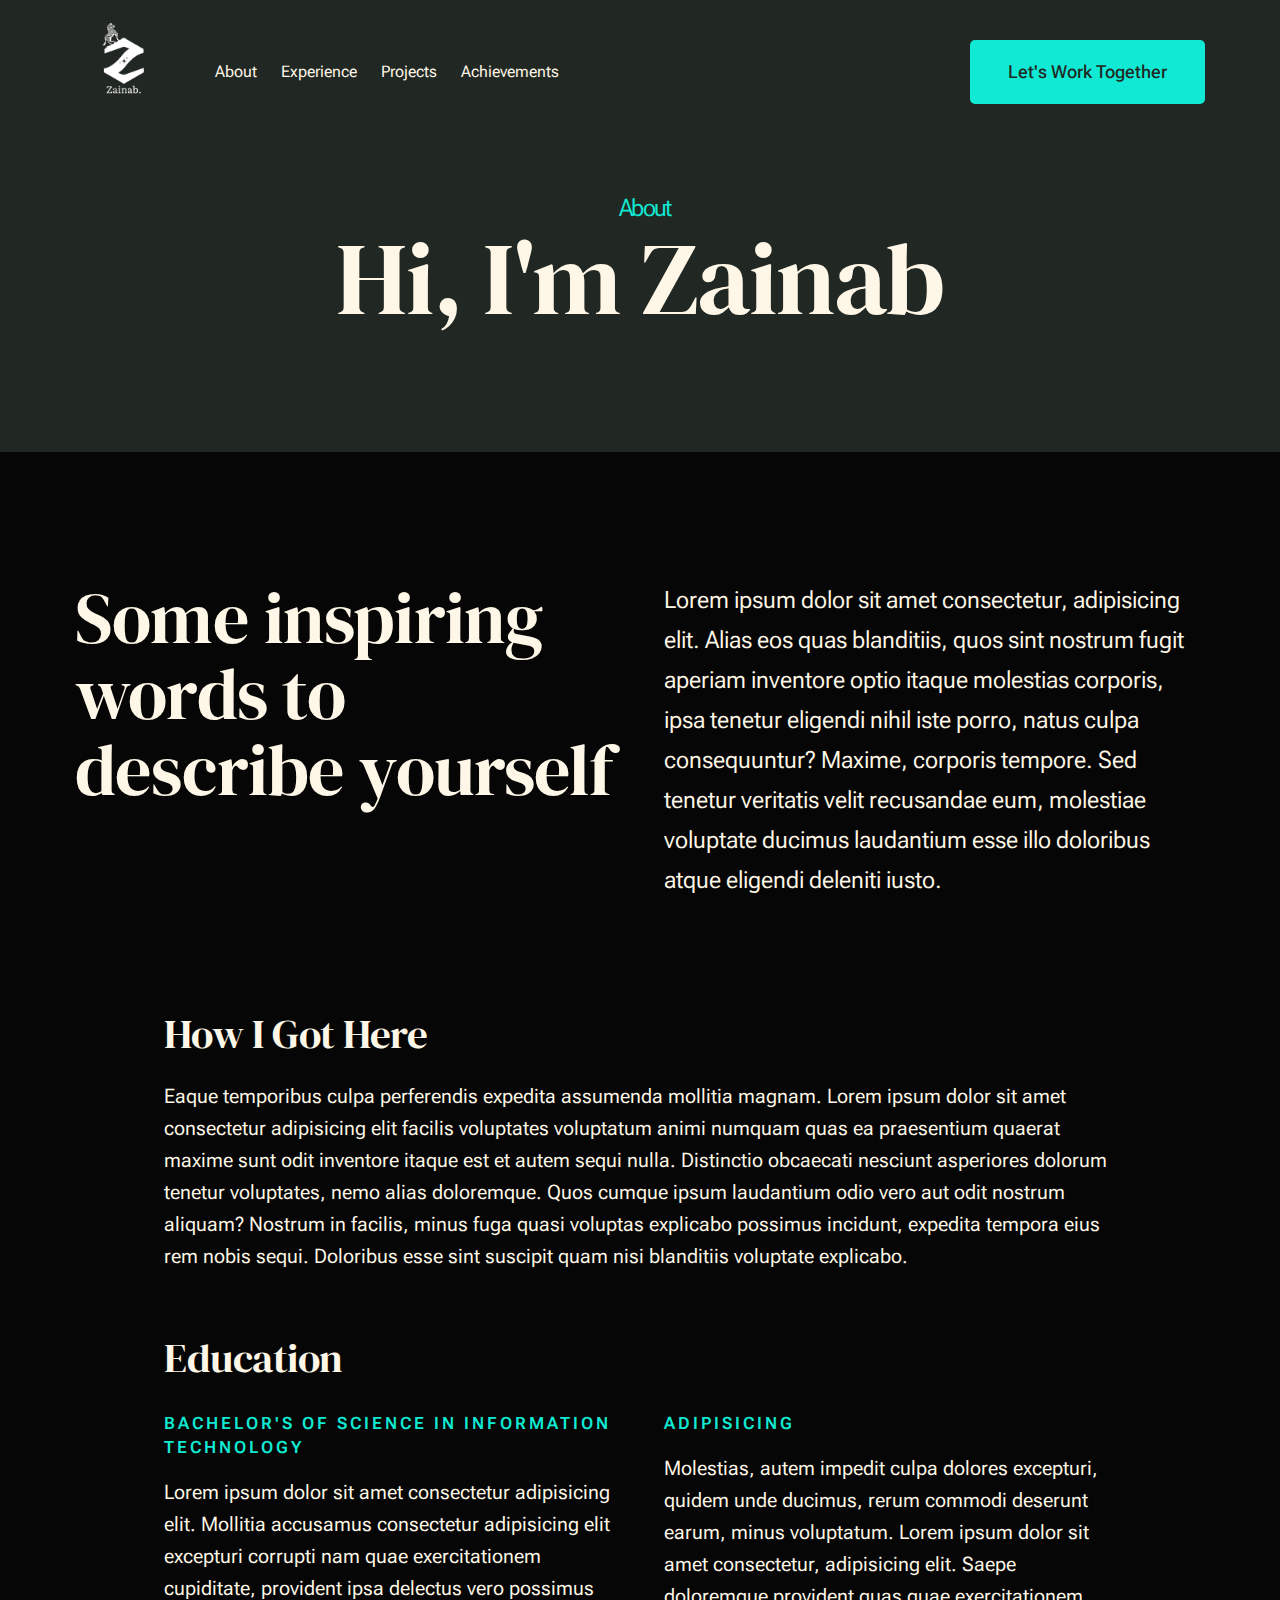
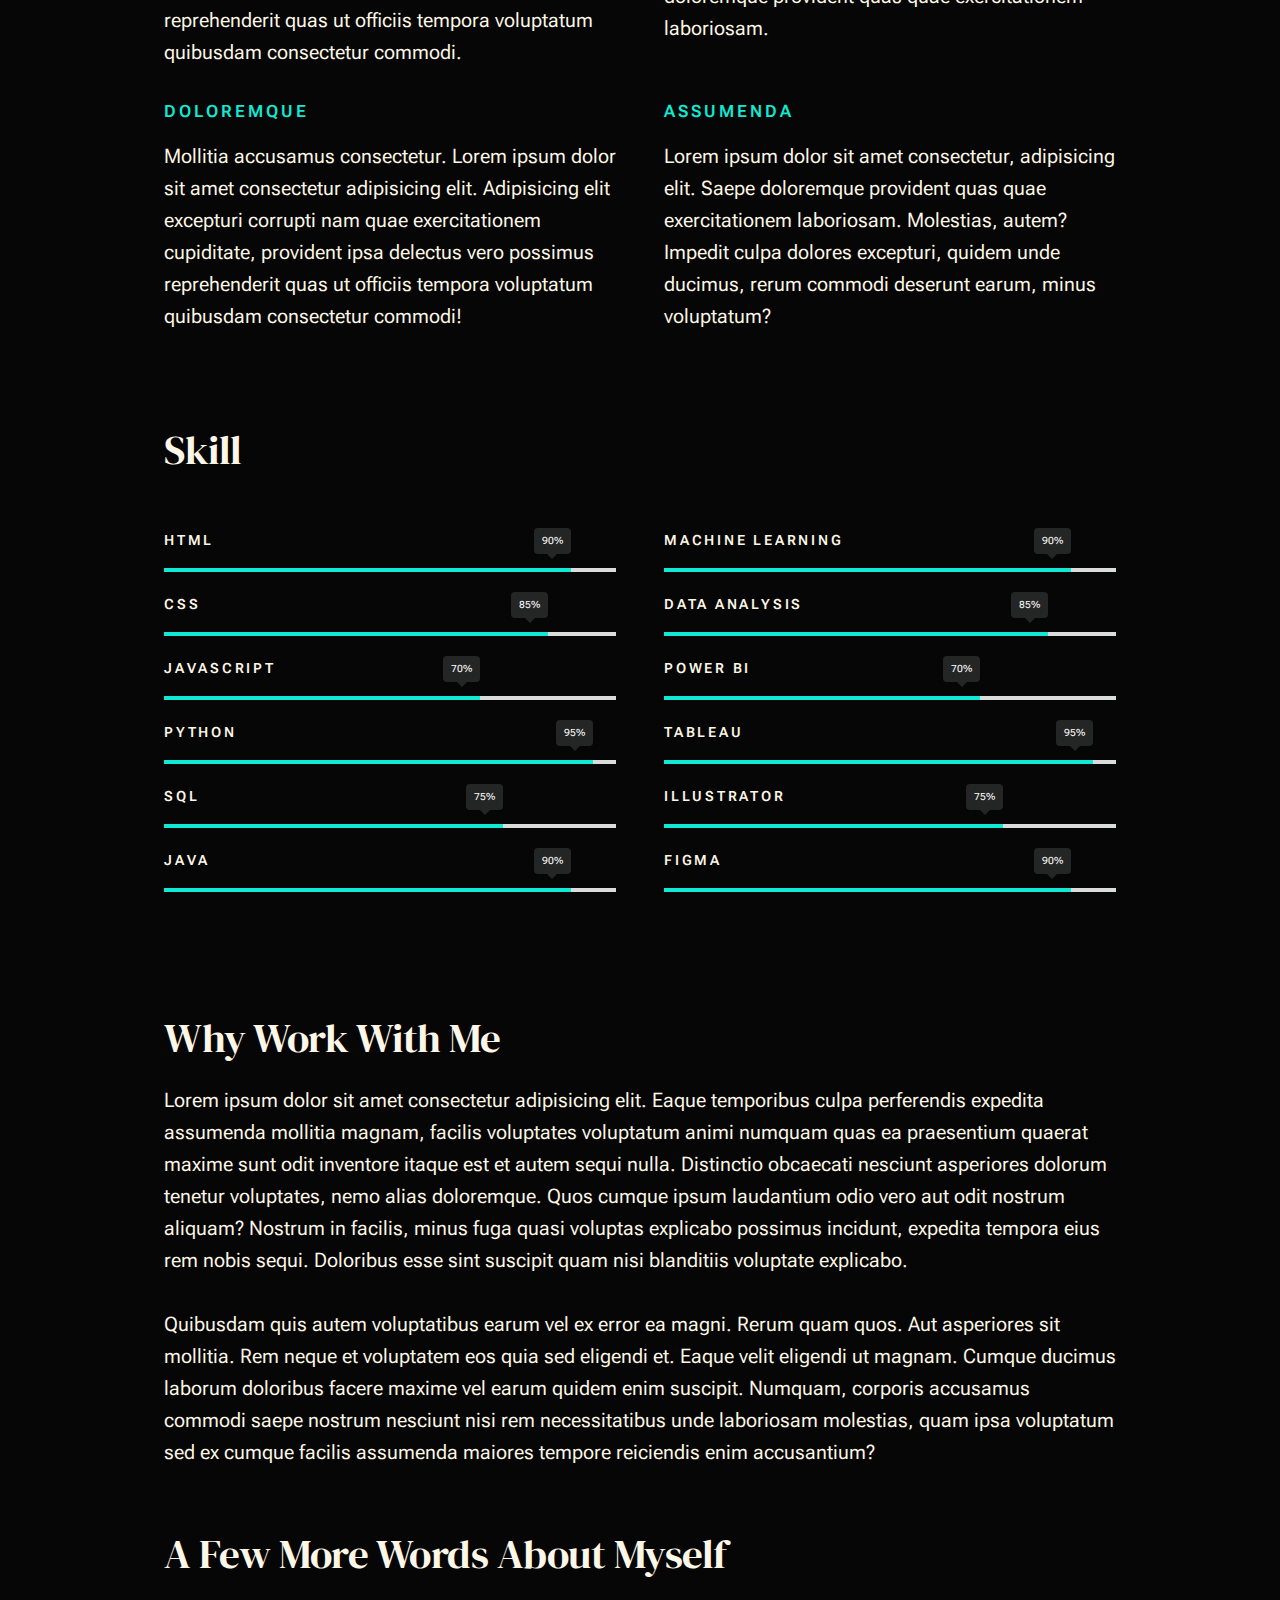
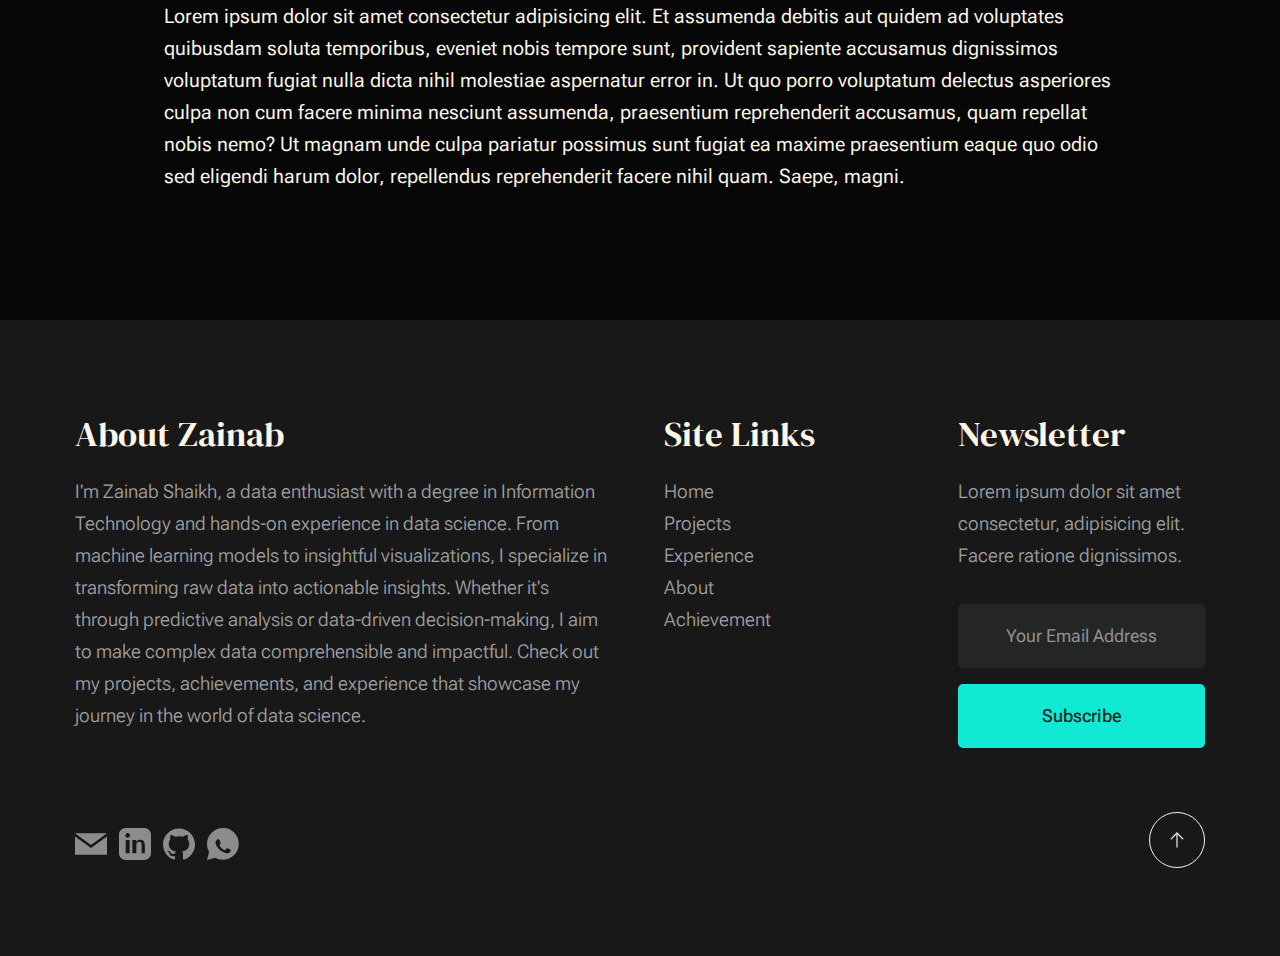
==== about.html @ 9e94d214 "first commit" ====
<!DOCTYPE html>
<html lang="en" class="no-js">
<head>

    <!--- basic page needs
    ================================================== -->
    <meta charset="utf-8">
    <meta name="viewport" content="width=device-width, initial-scale=1">
    <title>About - Zainab</title>

    <script>
        document.documentElement.classList.remove('no-js');
        document.documentElement.classList.add('js');
    </script>

    <!-- CSS
    ================================================== -->
    <link rel="stylesheet" href="css/vendor.css">
    <link rel="stylesheet" href="css/styles.css">

    <!-- favicons
    ================================================== -->
    <link rel="apple-touch-icon" sizes="180x180" href="apple-touch-icon.png">
    <link rel="icon" type="image/png" sizes="32x32" href="favicon-32x32.png">
    <link rel="icon" type="image/png" sizes="16x16" href="favicon-16x16.png">
    <link rel="manifest" href="site.webmanifest">

</head>


<body id="top">


<!-- preloader
================================================== -->
<div id="preloader">
    <div id="loader" class="dots-fade">
        <div></div>
        <div></div>
        <div></div>
    </div>
</div>


<!-- page wrap
================================================== -->
<div id="page" class="s-pagewrap">


    <!-- # site header
    ================================================== -->
    <header class="s-header">

        <div class="row s-header__inner width-sixteen-col">

            <div class="s-header__block">
                <div class="s-header__logo">
                    <a class="logo" href="home.html">
                        <img src="images/logo2.png" alt="Homepage">
                    </a>
                </div>

                <a class="s-header__menu-toggle" href="#0"><span>Menu</span></a>
            </div> <!-- end s-header__block -->

            <nav class="s-header__nav">

                <ul class="s-header__menu-links">
                    <li><a href="about.html">About</a></li>
                    <li><a href="experience.html">Experience</a></li>
                    <li><a href="project.html">Projects</a></li>
                    <li><a href="achievement.html">Achievements</a></li>
                </ul> <!-- s-header__menu-links -->

                <div class="s-header__contact">
                    <a href="contact.html" class="btn btn--primary s-header__contact-btn">Let's Work Together</a>
                </div> <!-- s-header__contact -->

            </nav> <!-- end s-header__nav -->

        </div> <!-- end s-header__inner -->

    </header> <!-- end s-header -->

    <!-- # site main content
        ================================================== -->
    <section id="content" class="s-content">

        <section class="s-pageheader pageheader">
            <div class="row">
                <div class="column xl-12">
                    <h1 class="page-title">
                        <span class="page-title__small-type text-pretitle">About</span>
                        Hi, I'm Zainab
                    </h1>

                </div>
            </div>
        </section> <!-- end pageheader -->

        <section class="s-pagecontent pagecontent">

            <div class="row pageintro">
                <div class="column xl-6 lg-12">
                    <h2 class="text-display-title">Some inspiring words to describe yourself</h2>
                </div>
                <div class="column xl-6 lg-12 u-flexitem-x-right">
                    <p class="lead">
                        Lorem ipsum dolor sit amet consectetur, adipisicing elit. Alias eos quas blanditiis, quos sint
                        nostrum fugit aperiam
                        inventore optio itaque molestias corporis, ipsa tenetur eligendi nihil iste porro, natus culpa
                        consequuntur? Maxime,
                        corporis tempore. Sed tenetur veritatis velit recusandae eum, molestiae voluptate ducimus
                        laudantium esse illo
                        doloribus atque eligendi deleniti iusto.
                    </p>
                </div>
            </div> <!-- end pageintro -->

            <div class="row width-narrower pagemain">
                <div class="column xl-12">

                    <h2>How I Got Here</h2>
                    <p>
                        Eaque temporibus culpa perferendis expedita assumenda mollitia magnam. Lorem ipsum dolor sit
                        amet consectetur adipisicing elit
                        facilis voluptates voluptatum animi numquam quas ea praesentium quaerat maxime sunt odit
                        inventore itaque est et autem sequi nulla.
                        Distinctio obcaecati nesciunt asperiores dolorum tenetur voluptates, nemo alias doloremque. Quos
                        cumque ipsum laudantium odio vero
                        aut odit nostrum aliquam? Nostrum in facilis, minus fuga quasi voluptas explicabo possimus
                        incidunt, expedita tempora eius rem nobis sequi.
                        Doloribus esse sint suscipit quam nisi blanditiis voluptate explicabo.
                    </p>

                    <h2 class="u-add-bottom">Education</h2>

                    <div class="grid-list-items list-items">
                        <div class="grid-list-items__item list-items__item u-remove-bottom">
                            <div class="list-items__item-header">
                                <h6 class="list-items__item-small-title">Bachelor's of Science in Information
                                    Technology</h6>
                            </div>
                            <p>
                                Lorem ipsum dolor sit amet consectetur adipisicing elit. Mollitia accusamus consectetur
                                adipisicing elit excepturi corrupti
                                nam quae exercitationem cupiditate, provident ipsa delectus vero possimus reprehenderit
                                quas ut officiis tempora voluptatum
                                quibusdam consectetur commodi.
                            </p>
                        </div>
                        <div class="grid-list-items__item list-items__item u-remove-bottom">
                            <div class="list-items__item-header">
                                <h6 class="list-items__item-small-title">Adipisicing</h6>
                            </div>
                            <p>
                                Molestias, autem impedit culpa dolores excepturi, quidem unde ducimus, rerum commodi
                                deserunt earum, minus voluptatum.
                                Lorem ipsum dolor sit amet consectetur, adipisicing elit. Saepe doloremque provident
                                quas quae exercitationem laboriosam.
                            </p>
                        </div>
                        <div class="grid-list-items__item list-items__item u-remove-bottom">
                            <div class="list-items__item-header">
                                <h6 class="list-items__item-small-title">Doloremque</h6>
                            </div>
                            <p>
                                Mollitia accusamus consectetur. Lorem ipsum dolor sit amet consectetur adipisicing elit.
                                Adipisicing elit excepturi corrupti
                                nam quae exercitationem cupiditate, provident ipsa delectus vero possimus reprehenderit
                                quas ut officiis tempora voluptatum
                                quibusdam consectetur commodi!
                            </p>
                        </div>
                        <div class="grid-list-items__item list-items__item u-remove-bottom">
                            <div class="list-items__item-header">
                                <h6 class="list-items__item-small-title">Assumenda</h6>
                            </div>
                            <p>
                                Lorem ipsum dolor sit amet consectetur, adipisicing elit. Saepe doloremque provident
                                quas quae exercitationem laboriosam.
                                Molestias, autem? Impedit culpa dolores excepturi, quidem unde ducimus, rerum commodi
                                deserunt earum, minus voluptatum?
                            </p>
                        </div>
                    </div>
                    <h2 class="u-add-bottom">Skill</h2>
                    <div class="grid-list-items list-items">
                        <div>

                            <ul class="skill-bars">
                                <li>
                                    <div class="progress percent90"><span>90%</span></div>
                                    <strong>HTML</strong>
                                </li>
                                <li>
                                    <div class="progress percent85"><span>85%</span></div>
                                    <strong>CSS</strong>
                                </li>
                                <li>
                                    <div class="progress percent70"><span>70%</span></div>
                                    <strong>Javascript</strong>
                                </li>
                                <li>
                                    <div class="progress percent95"><span>95%</span></div>
                                    <strong>Python</strong>
                                </li>
                                <li>
                                    <div class="progress percent75"><span>75%</span></div>
                                    <strong>SQL</strong>
                                </li>
                                <li>
                                    <div class="progress percent90"><span>90%</span></div>
                                    <strong>Java</strong>
                                </li>
                            </ul>
                        </div>
                        <div>
                            <h3 class="u-add-bottom"></h3>

                            <ul class="skill-bars">
                                <li>
                                    <div class="progress percent90"><span>90%</span></div>
                                    <strong>Machine Learning</strong>
                                </li>
                                <li>
                                    <div class="progress percent85"><span>85%</span></div>
                                    <strong>Data Analysis</strong>
                                </li>
                                <li>
                                    <div class="progress percent70"><span>70%</span></div>
                                    <strong>Power BI</strong>
                                </li>
                                <li>
                                    <div class="progress percent95"><span>95%</span></div>
                                    <strong>Tableau</strong>
                                </li>
                                <li>
                                    <div class="progress percent75"><span>75%</span></div>
                                    <strong>Illustrator</strong>
                                </li>
                                <li>
                                    <div class="progress percent90"><span>90%</span></div>
                                    <strong>Figma</strong>
                                </li>
                            </ul>
                        </div>
                    </div> <!--grid-list-items -->

                    <h2>Why Work With Me</h2>
                    <p>
                        Lorem ipsum dolor sit amet consectetur adipisicing elit. Eaque temporibus culpa perferendis
                        expedita assumenda mollitia magnam,
                        facilis voluptates voluptatum animi numquam quas ea praesentium quaerat maxime sunt odit
                        inventore itaque est et autem sequi nulla.
                        Distinctio obcaecati nesciunt asperiores dolorum tenetur voluptates, nemo alias doloremque. Quos
                        cumque ipsum laudantium odio vero aut
                        odit nostrum aliquam? Nostrum in facilis, minus fuga quasi voluptas explicabo possimus incidunt,
                        expedita tempora eius rem nobis sequi.
                        Doloribus esse sint suscipit quam nisi blanditiis voluptate explicabo.
                    </p>

                    <p>
                        Quibusdam quis autem voluptatibus earum vel ex error ea magni. Rerum quam quos. Aut asperiores
                        sit mollitia. Rem neque et voluptatem
                        eos quia sed eligendi et. Eaque velit eligendi ut magnam. Cumque ducimus laborum doloribus
                        facere maxime vel earum quidem enim suscipit.
                        Numquam, corporis accusamus commodi saepe nostrum nesciunt nisi rem necessitatibus unde
                        laboriosam molestias, quam ipsa voluptatum sed
                        ex cumque facilis assumenda maiores tempore reiciendis enim accusantium?
                    </p>

                    <h2>A Few More Words About Myself</h2>
                    <p>
                        Lorem ipsum dolor sit amet consectetur adipisicing elit. Et assumenda debitis aut quidem ad
                        voluptates quibusdam soluta temporibus,
                        eveniet nobis tempore sunt, provident sapiente accusamus dignissimos voluptatum fugiat nulla
                        dicta nihil molestiae aspernatur error in.
                        Ut quo porro voluptatum delectus asperiores culpa non cum facere minima nesciunt assumenda,
                        praesentium reprehenderit accusamus, quam
                        repellat nobis nemo? Ut magnam unde culpa pariatur possimus sunt fugiat ea maxime praesentium
                        eaque quo odio sed eligendi harum dolor,
                        repellendus reprehenderit facere nihil quam. Saepe, magni.
                    </p>

                </div> <!-- end grid-block-->

            </div> <!-- end pagemain -->


        </section> <!-- pagecontent -->


    </section>

    <!-- # footer
    ================================================== -->
    <footer class="s-footer">
        <div class="row s-footer__content">
            <div class="column xl-6 lg-6 md-12 s-footer__block s-footer__about">
                <h3>About Zainab</h3>
                <p>
                    I'm Zainab Shaikh, a data enthusiast with a degree in Information Technology and hands-on experience
                    in data science.
                    From machine learning models to insightful visualizations, I specialize in transforming raw data
                    into actionable insights.
                    Whether it's through predictive analysis or data-driven decision-making, I aim to make complex data
                    comprehensible and impactful.
                    Check out my projects, achievements, and experience that showcase my journey in the world of data
                    science.
                </p>
            </div>
            <div class="column xl-3 lg-6 md-12 s-footer__block s-footer__site-links">
                <h3>Site Links</h3>
                <ul class="link-list">
                    <li><a href="home.html">Home</a></li>
                    <li><a href="project.html">Projects</a></li>
                    <li><a href="experience.html">Experience</a></li>
                    <li><a href="about.html">About</a></li>
                    <li><a href="achievement.html">Achievement</a></li>
                </ul>
            </div>
            <div class="column xl-3 lg-6 md-12 tab-12 s-footer__block s-footer__newsletter">
                <h3>Newsletter</h3>

                <p>
                    Lorem ipsum dolor sit amet consectetur, adipisicing elit. Facere ratione dignissimos.
                </p>

                <div class="subscribe-form">
                    <form id="mc-form" class="mc-form">
                        <input type="email" name="EMAIL" id="mce-EMAIL" class="u-fullwidth text-center"
                               placeholder="Your Email Address"
                               title="The domain portion of the email address is invalid (the portion after the @)."
                               pattern="^([^\x00-\x20\x22\x28\x29\x2c\x2e\x3a-\x3c\x3e\x40\x5b-\x5d\x7f-\xff]+|\x22([^\x0d\x22\x5c\x80-\xff]|\x5c[\x00-\x7f])*\x22)(\x2e([^\x00-\x20\x22\x28\x29\x2c\x2e\x3a-\x3c\x3e\x40\x5b-\x5d\x7f-\xff]+|\x22([^\x0d\x22\x5c\x80-\xff]|\x5c[\x00-\x7f])*\x22))*\x40([^\x00-\x20\x22\x28\x29\x2c\x2e\x3a-\x3c\x3e\x40\x5b-\x5d\x7f-\xff]+|\x5b([^\x0d\x5b-\x5d\x80-\xff]|\x5c[\x00-\x7f])*\x5d)(\x2e([^\x00-\x20\x22\x28\x29\x2c\x2e\x3a-\x3c\x3e\x40\x5b-\x5d\x7f-\xff]+|\x5b([^\x0d\x5b-\x5d\x80-\xff]|\x5c[\x00-\x7f])*\x5d))*(\.\w{2,})+$"
                               required>
                        <input type="submit" name="subscribe" value="Subscribe"
                               class="btn btn--primary btn--small u-fullwidth">
                        <div class="mc-status"></div>
                    </form>
                </div>
            </div>
        </div>

        <div class="row s-footer__bottom">
            <div class="column xl-6 lg-12">
                <ul class="s-footer__social social-list">
                    <li>
                        <a href="mailto:skzainab511@gmail.com">
                            <svg xmlns="http://www.w3.org/2000/svg" width="24" height="24" viewBox="0 0 24 24"
                                 style="fill:rgba(0, 0, 0, 1);">
                                <path d="M12 12.713l11.985-8.713h-23.97l11.985 8.713zm0 2.287l-12-8.713v13.713h24v-13.713l-12 8.713z"/>
                            </svg>
                            <span class="u-screen-reader-text">Gmail</span>
                        </a>
                    </li>
                    <li>
                        <a href="https://www.linkedin.com/in/zainab-shaikh-857831227/">
                            <svg xmlns="http://www.w3.org/2000/svg" width="24" height="24" viewBox="0 0 24 24"
                                 style="fill:rgba(0, 0, 0, 1);">
                                <path d="M19 0h-14c-2.761 0-5 2.239-5 5v14c0 2.761 2.239 5 5 5h14c2.761 0 5-2.239 5-5v-14c0-2.761-2.239-5-5-5zm-11 19h-3v-10h3v10zm-1.5-11.729c-0.966 0-1.75-0.783-1.75-1.749 0-0.967 0.784-1.75 1.75-1.75s1.75 0.783 1.75 1.75c0 0.966-0.784 1.749-1.75 1.749zm13.5 11.729h-3v-5.571c0-1.329-0.026-3.041-1.852-3.041-1.853 0-2.137 1.447-2.137 2.943v5.669h-3v-10h2.88v1.367h0.04c0.401-0.761 1.381-1.561 2.842-1.561 3.039 0 3.6 2 3.6 4.59v5.604z"/>
                            </svg>
                            <span class="u-screen-reader-text">LinkedIn</span>
                        </a>
                    </li>
                    <li>
                        <a href="https://github.com/Zainab511">
                            <svg xmlns="http://www.w3.org/2000/svg" width="24" height="24" viewBox="0 0 24 24"
                                 style="fill:rgba(0, 0, 0, 1);">
                                <path d="M12 0.297c-6.626 0-12 5.373-12 12 0 5.303 3.438 9.8 8.205 11.387 0.6 0.11 0.82-0.258 0.82-0.577 0-0.285-0.01-1.04-0.015-2.04-3.338 0.726-4.042-1.61-4.042-1.61-0.546-1.387-1.333-1.757-1.333-1.757-1.09-0.744 0.083-0.729 0.083-0.729 1.205 0.084 1.838 1.237 1.838 1.237 1.07 1.834 2.807 1.305 3.492 0.998 0.108-0.774 0.418-1.305 0.76-1.605-2.665-0.305-5.466-1.332-5.466-5.93 0-1.31 0.47-2.38 1.237-3.22-0.123-0.304-0.536-1.527 0.117-3.18 0 0 1.01-0.324 3.31 1.23 0.96-0.267 1.98-0.4 3-0.405 1.02 0.005 2.04 0.138 3 0.405 2.3-1.554 3.31-1.23 3.31-1.23 0.654 1.653 0.242 2.876 0.12 3.18 0.77 0.84 1.237 1.91 1.237 3.22 0 4.61-2.807 5.62-5.48 5.92 0.43 0.372 0.823 1.102 0.823 2.222 0 1.605-0.015 2.896-0.015 3.286 0 0.322 0.22 0.694 0.825 0.576 4.765-1.589 8.2-6.085 8.2-11.387 0-6.627-5.373-12-12-12z"/>
                            </svg>
                            <span class="u-screen-reader-text">Github</span>
                        </a>
                    </li>
                    <li>
                        <a href="https://api.whatsapp.com/send?phone=9136773576">
                            <svg xmlns="http://www.w3.org/2000/svg" width="24" height="24" viewBox="0 0 24 24"
                                 style="fill:rgba(0, 0, 0, 1);">
                                <path d="M12.004 0c-6.627 0-12 5.373-12 12 0 2.11 0.551 4.142 1.59 5.933l-1.671 6.067 6.174-1.618c1.721 0.946 3.653 1.445 5.764 1.445 6.625 0 12-5.373 12-12s-5.375-12-12-12zm5.61 17.564c-0.235 0.661-1.372 1.268-1.88 1.342-0.504 0.073-1.102 0.104-1.778-0.111-0.409-0.13-0.935-0.304-1.6-0.593-2.818-1.225-4.643-3.966-4.785-4.152-0.14-0.186-1.14-1.52-1.14-2.896s0.719-2.031 0.975-2.312c0.255-0.279 0.563-0.349 0.752-0.349 0.188 0 0.376 0.005 0.54 0.01 0.176 0.008 0.41-0.067 0.64 0.505 0.235 0.588 0.801 2.037 0.87 2.181 0.07 0.14 0.117 0.303 0.024 0.488-0.093 0.186-0.14 0.303-0.28 0.466-0.14 0.163-0.296 0.367-0.423 0.493-0.14 0.139-0.286 0.293-0.123 0.576 0.163 0.279 0.725 1.198 1.558 1.938 1.072 0.958 1.968 1.255 2.242 1.396 0.28 0.14 0.442 0.128 0.606-0.072 0.163-0.186 0.684-0.796 0.868-1.072 0.186-0.28 0.37-0.23 0.63-0.14 0.256 0.093 1.629 0.769 1.91 0.91 0.279 0.14 0.465 0.209 0.535 0.326 0.069 0.117 0.069 0.68-0.164 1.342z"/>
                            </svg>
                            <span class="u-screen-reader-text">WhatsApp</span>
                        </a>
                    </li>
                </ul>
            </div>

            <div class="ss-go-top">
                <a class="smoothscroll" title="Back to Top" href="#top">
                    <svg xmlns="http://www.w3.org/2000/svg" viewBox="0 0 24 24" width="36" height="36" fill="none"
                         stroke="#ffffff" stroke-width="1" stroke-linecap="round" stroke-linejoin="round">
                        <polyline points="17 11 12 6 7 11"></polyline>
                        <line x1="12" y1="18" x2="12" y2="6"></line>
                    </svg>
                </a>
            </div>
        </div>

    </footer>

</div> <!-- end page-wrap -->

<!-- Java Script
================================================== -->
<script src="js/plugins.js"></script>
<script src="js/main.js"></script>

</body>
</html>
---- css/vendor.css ----
/* ===================================================================
 * Monica Third-party Stylesheets
 * Template Ver. 1.0.0
 * 12-13-2022
 * -------------------------------------------------------------------
 *
 * TOC:
 * # PrismJS
 * # Swiper
 *
 * ------------------------------------------------------------------- */


/* ===================================================================
 * # PrismJS 1.20.0
 *   https://prismjs.com/download.html#themes=prism-okaidia&languages=markup+css+clike+javascript+markup-templating+php 
 *   
 *   okaidia theme for JavaScript, CSS and HTML
 *   Loosely based on Monokai textmate theme by http://www.monokai.nl/
 *   @author ocodia
 * ------------------------------------------------------------------- */
code[class*=language-],
pre[class*=language-] {
  color          : #f8f8f2;
  background     : none;
  text-shadow    : 0 1px rgba(0, 0, 0, 0.3);
  font-family    : var(--font-mono);
  font-size      : calc(var(--text-size) * 0.9444);
  text-align     : left;
  white-space    : pre;
  word-spacing   : normal;
  word-break     : normal;
  word-wrap      : normal;
  line-height    : var(--vspace-1);
  -moz-tab-size  : 4;
  -o-tab-size    : 4;
  tab-size       : 4;
  -webkit-hyphens: none;
  -ms-hyphens    : none;
  hyphens        : none;
}

/* Code blocks */
pre[class*=language-] {
  padding : var(--vspace-0_5) 0 var(--vspace-1);
  margin  : var(--vspace-1) 0;
  overflow: auto;
}

:not(pre)>code[class*=language-],
pre[class*=language-] {
  background: #272822;
}

/* Inline code */
:not(pre)>code[class*=language-] {
  padding    : 0.1em;
  white-space: normal;
}

.token.comment,
.token.prolog,
.token.doctype,
.token.cdata {
  color: slategray;
}

.token.punctuation {
  color: #f8f8f2;
}

.token.namespace {
  opacity: 0.7;
}

.token.property,
.token.tag,
.token.constant,
.token.symbol,
.token.deleted {
  color: #f92672;
}

.token.boolean,
.token.number {
  color: #ae81ff;
}

.token.selector,
.token.attr-name,
.token.string,
.token.char,
.token.builtin,
.token.inserted {
  color: #a6e22e;
}

.token.operator,
.token.entity,
.token.url,
.language-css .token.string,
.style .token.string,
.token.variable {
  color: #f8f8f2;
}

.token.atrule,
.token.attr-value,
.token.function,
.token.class-name {
  color: #e6db74;
}

.token.keyword {
  color: #66d9ef;
}

.token.regex,
.token.important {
  color: #fd971f;
}

.token.important,
.token.bold {
  font-weight: bold;
}

.token.italic {
  font-style: italic;
}

.token.entity {
  cursor: help;
}



/* ===================================================================
 * # Swiper 6.4.5
 *   Most modern mobile touch slider and framework with hardware accelerated transitions
 *   https://swiperjs.com
 *
 *   Copyright 2014-2020 Vladimir Kharlampidi
 *
 *   Released under the MIT License
 *
 *   Released on: December 18, 2020
 * ------------------------------------------------------------------- */
@font-face {
  font-family: "swiper-icons";
  src        : url("data:application/font-woff;charset=utf-8;base64, [base64]//wADZ2x5ZgAAAywAAADMAAAD2MHtryVoZWFkAAABbAAAADAAAAA2E2+eoWhoZWEAAAGcAAAAHwAAACQC9gDzaG10eAAAAigAAAAZAAAArgJkABFsb2NhAAAC0AAAAFoAAABaFQAUGG1heHAAAAG8AAAAHwAAACAAcABAbmFtZQAAA/gAAAE5AAACXvFdBwlwb3N0AAAFNAAAAGIAAACE5s74hXjaY2BkYGAAYpf5Hu/j+W2+MnAzMYDAzaX6QjD6/4//Bxj5GA8AuRwMYGkAPywL13jaY2BkYGA88P8Agx4j+/8fQDYfA1AEBWgDAIB2BOoAeNpjYGRgYNBh4GdgYgABEMnIABJzYNADCQAACWgAsQB42mNgYfzCOIGBlYGB0YcxjYGBwR1Kf2WQZGhhYGBiYGVmgAFGBiQQkOaawtDAoMBQxXjg/wEGPcYDDA4wNUA2CCgwsAAAO4EL6gAAeNpj2M0gyAACqxgGNWBkZ2D4/wMA+xkDdgAAAHjaY2BgYGaAYBkGRgYQiAHyGMF8FgYHIM3DwMHABGQrMOgyWDLEM1T9/w8UBfEMgLzE////P/5//f/V/xv+r4eaAAeMbAxwIUYmIMHEgKYAYjUcsDAwsLKxc3BycfPw8jEQA/[base64]/uznmfPFBNODM2K7MTQ45YEAZqGP81AmGGcF3iPqOop0r1SPTaTbVkfUe4HXj97wYE+yNwWYxwWu4v1ugWHgo3S1XdZEVqWM7ET0cfnLGxWfkgR42o2PvWrDMBSFj/IHLaF0zKjRgdiVMwScNRAoWUoH78Y2icB/yIY09An6AH2Bdu/UB+yxopYshQiEvnvu0dURgDt8QeC8PDw7Fpji3fEA4z/PEJ6YOB5hKh4dj3EvXhxPqH/SKUY3rJ7srZ4FZnh1PMAtPhwP6fl2PMJMPDgeQ4rY8YT6Gzao0eAEA409DuggmTnFnOcSCiEiLMgxCiTI6Cq5DZUd3Qmp10vO0LaLTd2cjN4fOumlc7lUYbSQcZFkutRG7g6JKZKy0RmdLY680CDnEJ+UMkpFFe1RN7nxdVpXrC4aTtnaurOnYercZg2YVmLN/d/gczfEimrE/fs/bOuq29Zmn8tloORaXgZgGa78yO9/cnXm2BpaGvq25Dv9S4E9+5SIc9PqupJKhYFSSl47+Qcr1mYNAAAAeNptw0cKwkAAAMDZJA8Q7OUJvkLsPfZ6zFVERPy8qHh2YER+3i/BP83vIBLLySsoKimrqKqpa2hp6+jq6RsYGhmbmJqZSy0sraxtbO3sHRydnEMU4uR6yx7JJXveP7WrDycAAAAAAAH//wACeNpjYGRgYOABYhkgZgJCZgZNBkYGLQZtIJsFLMYAAAw3ALgAeNolizEKgDAQBCchRbC2sFER0YD6qVQiBCv/H9ezGI6Z5XBAw8CBK/m5iQQVauVbXLnOrMZv2oLdKFa8Pjuru2hJzGabmOSLzNMzvutpB3N42mNgZGBg4GKQYzBhYMxJLMlj4GBgAYow/P/PAJJhLM6sSoWKfWCAAwDAjgbRAAB42mNgYGBkAIIbCZo5IPrmUn0hGA0AO8EFTQAA") format("woff");
  font-weight: 400;
  font-style : normal;
}

:root {
  --swiper-theme-color: #007aff;
}

.swiper-container {
  margin-left : auto;
  margin-right: auto;
  position    : relative;
  overflow    : hidden;
  list-style  : none;
  padding     : 0;
  /* Fix of Webkit flickering */
  z-index     : 1;
}

.swiper-container-vertical>.swiper-wrapper {
  flex-direction: column;
}

.swiper-wrapper {
  position           : relative;
  width              : 100%;
  height             : 100%;
  z-index            : 1;
  display            : flex;
  transition-property: transform;
  box-sizing         : content-box;
}

.swiper-container-android .swiper-slide,
.swiper-wrapper {
  transform: translate3d(0px, 0, 0);
}

.swiper-container-multirow>.swiper-wrapper {
  flex-wrap: wrap;
}

.swiper-container-multirow-column>.swiper-wrapper {
  flex-wrap     : wrap;
  flex-direction: column;
}

.swiper-container-free-mode>.swiper-wrapper {
  transition-timing-function: ease-out;
  margin                    : 0 auto;
}

.swiper-slide {
  flex-shrink        : 0;
  width              : 100%;
  height             : 100%;
  position           : relative;
  transition-property: transform;
}

.swiper-slide-invisible-blank {
  visibility: hidden;
}

/* Auto Height */
.swiper-container-autoheight,
.swiper-container-autoheight .swiper-slide {
  height: auto;
}

.swiper-container-autoheight .swiper-wrapper {
  align-items        : flex-start;
  transition-property: transform, height;
}

/* 3D Effects */
.swiper-container-3d {
  perspective: 1200px;
}

.swiper-container-3d .swiper-wrapper,
.swiper-container-3d .swiper-slide,
.swiper-container-3d .swiper-slide-shadow-left,
.swiper-container-3d .swiper-slide-shadow-right,
.swiper-container-3d .swiper-slide-shadow-top,
.swiper-container-3d .swiper-slide-shadow-bottom,
.swiper-container-3d .swiper-cube-shadow {
  transform-style: preserve-3d;
}

.swiper-container-3d .swiper-slide-shadow-left,
.swiper-container-3d .swiper-slide-shadow-right,
.swiper-container-3d .swiper-slide-shadow-top,
.swiper-container-3d .swiper-slide-shadow-bottom {
  position      : absolute;
  left          : 0;
  top           : 0;
  width         : 100%;
  height        : 100%;
  pointer-events: none;
  z-index       : 10;
}

.swiper-container-3d .swiper-slide-shadow-left {
  background-image: linear-gradient(to left, rgba(0, 0, 0, 0.5), rgba(0, 0, 0, 0));
}

.swiper-container-3d .swiper-slide-shadow-right {
  background-image: linear-gradient(to right, rgba(0, 0, 0, 0.5), rgba(0, 0, 0, 0));
}

.swiper-container-3d .swiper-slide-shadow-top {
  background-image: linear-gradient(to top, rgba(0, 0, 0, 0.5), rgba(0, 0, 0, 0));
}

.swiper-container-3d .swiper-slide-shadow-bottom {
  background-image: linear-gradient(to bottom, rgba(0, 0, 0, 0.5), rgba(0, 0, 0, 0));
}

/* CSS Mode */
.swiper-container-css-mode>.swiper-wrapper {
  overflow          : auto;
  scrollbar-width   : none;
  /* For Firefox */
  -ms-overflow-style: none;
  /* For Internet Explorer and Edge */
}

.swiper-container-css-mode>.swiper-wrapper::-webkit-scrollbar {
  display: none;
}

.swiper-container-css-mode>.swiper-wrapper>.swiper-slide {
  scroll-snap-align: start start;
}

.swiper-container-horizontal.swiper-container-css-mode>.swiper-wrapper {
  -ms-scroll-snap-type: x mandatory;
  scroll-snap-type    : x mandatory;
}

.swiper-container-vertical.swiper-container-css-mode>.swiper-wrapper {
  -ms-scroll-snap-type: y mandatory;
  scroll-snap-type    : y mandatory;
}

:root {
  --swiper-navigation-size   : 44px;
  /*
    --swiper-navigation-color: var(--swiper-theme-color);
    */
}

.swiper-button-prev,
.swiper-button-next {
  position       : absolute;
  top            : 50%;
  width          : calc(var(--swiper-navigation-size) / 44 * 27);
  height         : var(--swiper-navigation-size);
  margin-top     : calc(-1 * var(--swiper-navigation-size) / 2);
  z-index        : 10;
  cursor         : pointer;
  display        : flex;
  align-items    : center;
  justify-content: center;
  color          : var(--swiper-navigation-color, var(--swiper-theme-color));
}

.swiper-button-prev.swiper-button-disabled,
.swiper-button-next.swiper-button-disabled {
  opacity       : 0.35;
  cursor        : auto;
  pointer-events: none;
}

.swiper-button-prev:after,
.swiper-button-next:after {
  font-family   : swiper-icons;
  font-size     : var(--swiper-navigation-size);
  text-transform: none !important;
  letter-spacing: 0;
  text-transform: none;
  font-variant  : initial;
  line-height   : 1;
}

.swiper-button-prev,
.swiper-container-rtl .swiper-button-next {
  left : 10px;
  right: auto;
}

.swiper-button-prev:after,
.swiper-container-rtl .swiper-button-next:after {
  content: "prev";
}

.swiper-button-next,
.swiper-container-rtl .swiper-button-prev {
  right: 10px;
  left : auto;
}

.swiper-button-next:after,
.swiper-container-rtl .swiper-button-prev:after {
  content: "next";
}

.swiper-button-prev.swiper-button-white,
.swiper-button-next.swiper-button-white {
  --swiper-navigation-color: #ffffff;
}

.swiper-button-prev.swiper-button-black,
.swiper-button-next.swiper-button-black {
  --swiper-navigation-color: #000000;
}

.swiper-button-lock {
  display: none;
}

:root {
  /*
    --swiper-pagination-color: var(--swiper-theme-color);
    */
}

.swiper-pagination {
  position  : absolute;
  text-align: center;
  transition: 300ms opacity;
  transform : translate3d(0, 0, 0);
  z-index   : 10;
}

.swiper-pagination.swiper-pagination-hidden {
  opacity: 0;
}

/* Common Styles */
.swiper-pagination-fraction,
.swiper-pagination-custom,
.swiper-container-horizontal>.swiper-pagination-bullets {
  bottom: 10px;
  left  : 0;
  width : 100%;
}

/* Bullets */
.swiper-pagination-bullets-dynamic {
  overflow : hidden;
  font-size: 0;
}

.swiper-pagination-bullets-dynamic .swiper-pagination-bullet {
  transform: scale(0.33);
  position : relative;
}

.swiper-pagination-bullets-dynamic .swiper-pagination-bullet-active {
  transform: scale(1);
}

.swiper-pagination-bullets-dynamic .swiper-pagination-bullet-active-main {
  transform: scale(1);
}

.swiper-pagination-bullets-dynamic .swiper-pagination-bullet-active-prev {
  transform: scale(0.66);
}

.swiper-pagination-bullets-dynamic .swiper-pagination-bullet-active-prev-prev {
  transform: scale(0.33);
}

.swiper-pagination-bullets-dynamic .swiper-pagination-bullet-active-next {
  transform: scale(0.66);
}

.swiper-pagination-bullets-dynamic .swiper-pagination-bullet-active-next-next {
  transform: scale(0.33);
}

.swiper-pagination-bullet {
  width        : 8px;
  height       : 8px;
  display      : inline-block;
  border-radius: 100%;
  background   : #000;
  opacity      : 0.2;
}

button.swiper-pagination-bullet {
  border            : none;
  margin            : 0;
  padding           : 0;
  box-shadow        : none;
  -webkit-appearance: none;
  -moz-appearance   : none;
  appearance        : none;
}

.swiper-pagination-clickable .swiper-pagination-bullet {
  cursor: pointer;
}

.swiper-pagination-bullet-active {
  opacity   : 1;
  background: var(--swiper-pagination-color, var(--swiper-theme-color));
}

.swiper-container-vertical>.swiper-pagination-bullets {
  right    : 10px;
  top      : 50%;
  transform: translate3d(0px, -50%, 0);
}

.swiper-container-vertical>.swiper-pagination-bullets .swiper-pagination-bullet {
  margin : 6px 0;
  display: block;
}

.swiper-container-vertical>.swiper-pagination-bullets.swiper-pagination-bullets-dynamic {
  top      : 50%;
  transform: translateY(-50%);
  width    : 8px;
}

.swiper-container-vertical>.swiper-pagination-bullets.swiper-pagination-bullets-dynamic .swiper-pagination-bullet {
  display   : inline-block;
  transition: 200ms transform, 200ms top;
}

.swiper-container-horizontal>.swiper-pagination-bullets .swiper-pagination-bullet {
  margin: 0 4px;
}

.swiper-container-horizontal>.swiper-pagination-bullets.swiper-pagination-bullets-dynamic {
  left       : 50%;
  transform  : translateX(-50%);
  white-space: nowrap;
}

.swiper-container-horizontal>.swiper-pagination-bullets.swiper-pagination-bullets-dynamic .swiper-pagination-bullet {
  transition: 200ms transform, 200ms left;
}

.swiper-container-horizontal.swiper-container-rtl>.swiper-pagination-bullets-dynamic .swiper-pagination-bullet {
  transition: 200ms transform, 200ms right;
}

/* Progress */
.swiper-pagination-progressbar {
  background: rgba(0, 0, 0, 0.25);
  position  : absolute;
}

.swiper-pagination-progressbar .swiper-pagination-progressbar-fill {
  background      : var(--swiper-pagination-color, var(--swiper-theme-color));
  position        : absolute;
  left            : 0;
  top             : 0;
  width           : 100%;
  height          : 100%;
  transform       : scale(0);
  transform-origin: left top;
}

.swiper-container-rtl .swiper-pagination-progressbar .swiper-pagination-progressbar-fill {
  transform-origin: right top;
}

.swiper-container-horizontal>.swiper-pagination-progressbar,
.swiper-container-vertical>.swiper-pagination-progressbar.swiper-pagination-progressbar-opposite {
  width : 100%;
  height: 4px;
  left  : 0;
  top   : 0;
}

.swiper-container-vertical>.swiper-pagination-progressbar,
.swiper-container-horizontal>.swiper-pagination-progressbar.swiper-pagination-progressbar-opposite {
  width : 4px;
  height: 100%;
  left  : 0;
  top   : 0;
}

.swiper-pagination-white {
  --swiper-pagination-color: #ffffff;
}

.swiper-pagination-black {
  --swiper-pagination-color: #000000;
}

.swiper-pagination-lock {
  display: none;
}

/* Scrollbar */
.swiper-scrollbar {
  border-radius   : 10px;
  position        : relative;
  -ms-touch-action: none;
  background      : rgba(0, 0, 0, 0.1);
}

.swiper-container-horizontal>.swiper-scrollbar {
  position: absolute;
  left    : 1%;
  bottom  : 3px;
  z-index : 50;
  height  : 5px;
  width   : 98%;
}

.swiper-container-vertical>.swiper-scrollbar {
  position: absolute;
  right   : 3px;
  top     : 1%;
  z-index : 50;
  width   : 5px;
  height  : 98%;
}

.swiper-scrollbar-drag {
  height       : 100%;
  width        : 100%;
  position     : relative;
  background   : rgba(0, 0, 0, 0.5);
  border-radius: 10px;
  left         : 0;
  top          : 0;
}

.swiper-scrollbar-cursor-drag {
  cursor: move;
}

.swiper-scrollbar-lock {
  display: none;
}

.swiper-zoom-container {
  width          : 100%;
  height         : 100%;
  display        : flex;
  justify-content: center;
  align-items    : center;
  text-align     : center;
}

.swiper-zoom-container>img,
.swiper-zoom-container>svg,
.swiper-zoom-container>canvas {
  max-width    : 100%;
  max-height   : 100%;
  -o-object-fit: contain;
  object-fit   : contain;
}

.swiper-slide-zoomed {
  cursor: move;
}

/* Preloader */
:root {
  /*
    --swiper-preloader-color: var(--swiper-theme-color);
    */
}

.swiper-lazy-preloader {
  width            : 42px;
  height           : 42px;
  position         : absolute;
  left             : 50%;
  top              : 50%;
  margin-left      : -21px;
  margin-top       : -21px;
  z-index          : 10;
  transform-origin : 50%;
  -webkit-animation: swiper-preloader-spin 1s infinite linear;
  animation        : swiper-preloader-spin 1s infinite linear;
  box-sizing       : border-box;
  border           : 4px solid var(--swiper-preloader-color, var(--swiper-theme-color));
  border-radius    : 50%;
  border-top-color : transparent;
}

.swiper-lazy-preloader-white {
  --swiper-preloader-color: #fff;
}

.swiper-lazy-preloader-black {
  --swiper-preloader-color: #000;
}

@-webkit-keyframes swiper-preloader-spin {
  100% {
    transform: rotate(360deg);
  }
}

@keyframes swiper-preloader-spin {
  100% {
    transform: rotate(360deg);
  }
}

/* a11y */
.swiper-container .swiper-notification {
  position      : absolute;
  left          : 0;
  top           : 0;
  pointer-events: none;
  opacity       : 0;
  z-index       : -1000;
}

.swiper-container-fade.swiper-container-free-mode .swiper-slide {
  transition-timing-function: ease-out;
}

.swiper-container-fade .swiper-slide {
  pointer-events     : none;
  transition-property: opacity;
}

.swiper-container-fade .swiper-slide .swiper-slide {
  pointer-events: none;
}

.swiper-container-fade .swiper-slide-active,
.swiper-container-fade .swiper-slide-active .swiper-slide-active {
  pointer-events: auto;
}

.swiper-container-cube {
  overflow: visible;
}

.swiper-container-cube .swiper-slide {
  pointer-events             : none;
  -webkit-backface-visibility: hidden;
  backface-visibility        : hidden;
  z-index                    : 1;
  visibility                 : hidden;
  transform-origin           : 0 0;
  width                      : 100%;
  height                     : 100%;
}

.swiper-container-cube .swiper-slide .swiper-slide {
  pointer-events: none;
}

.swiper-container-cube.swiper-container-rtl .swiper-slide {
  transform-origin: 100% 0;
}

.swiper-container-cube .swiper-slide-active,
.swiper-container-cube .swiper-slide-active .swiper-slide-active {
  pointer-events: auto;
}

.swiper-container-cube .swiper-slide-active,
.swiper-container-cube .swiper-slide-next,
.swiper-container-cube .swiper-slide-prev,
.swiper-container-cube .swiper-slide-next+.swiper-slide {
  pointer-events: auto;
  visibility    : visible;
}

.swiper-container-cube .swiper-slide-shadow-top,
.swiper-container-cube .swiper-slide-shadow-bottom,
.swiper-container-cube .swiper-slide-shadow-left,
.swiper-container-cube .swiper-slide-shadow-right {
  z-index                    : 0;
  -webkit-backface-visibility: hidden;
  backface-visibility        : hidden;
}

.swiper-container-cube .swiper-cube-shadow {
  position  : absolute;
  left      : 0;
  bottom    : 0px;
  width     : 100%;
  height    : 100%;
  background: #000;
  opacity   : 0.6;
  filter    : blur(50px);
  z-index   : 0;
}

.swiper-container-flip {
  overflow: visible;
}

.swiper-container-flip .swiper-slide {
  pointer-events             : none;
  -webkit-backface-visibility: hidden;
  backface-visibility        : hidden;
  z-index                    : 1;
}

.swiper-container-flip .swiper-slide .swiper-slide {
  pointer-events: none;
}

.swiper-container-flip .swiper-slide-active,
.swiper-container-flip .swiper-slide-active .swiper-slide-active {
  pointer-events: auto;
}

.swiper-container-flip .swiper-slide-shadow-top,
.swiper-container-flip .swiper-slide-shadow-bottom,
.swiper-container-flip .swiper-slide-shadow-left,
.swiper-container-flip .swiper-slide-shadow-right {
  z-index                    : 0;
  -webkit-backface-visibility: hidden;
  backface-visibility        : hidden;
}
---- css/styles.css ----
@charset "UTF-8";
/* =================================================================== 
 * Monica Main Stylesheet
 * Template Ver. 1.0.0
 * 12-13-2022
 * ------------------------------------------------------------------
 *
 * TOC:
 * # SETTINGS
 *		## fonts
 *    	## colors
 *	  	## spacing and typescale
 *		## grid variables
 * # CSS RESET
 * # GRID
 *		## extra large devices
 *		## large devices
 *		## medium devices 
 *		## tablet devices
 *		## mobile devices
 *		## small mobile devices
 *		## additional column stackpoints 
 * # BASE SETUP
 * # UTILITY CLASSES
 * # TYPOGRAPHY 
 *		## additional typography & helper classes
 *		## lists
 *		## media 
 *		## spacing
 * # PRELOADER
 *		## page loaded
 * # FORM 
 *		## style placeholder text
 *		## change autocomplete styles in Chrome
 * # BUTTONS
 * # TABLE
 * # COMPONENTS
 *		## pagination 
 *		## alert box 
 *		## skillbars
 *		## stats tabs
 * # PROJECT-WIDE SHARED STYLES
 *		## list items
 *		## social list
 *		## blog card
 *		## testimonials
 *		## swiper overrides
 * # GRID-BASED LAYOUTS
 *		## grid block
 *		## list grid
 * # PAGE WRAP
 * # SITE HEADER
 *		## logo
 *		## main navigation
 *		## mobile menu toggle
 * # PAGEHEADER & PAGECONTENT
 * # INTRO
 *		## intro content
 *		## intro scroll down
 *		## intro transitions
 * # ABOUT
 * # EXPERTISE
 * # CLIENTS
 *		## clients list
 * # CTA
 * # JOURNAL
 * # FOOTER
 *		## newsletter
 *		## copyright
 *		## go top
 * # BLOG STYLES 
 * # PAGE STYLES 
 *		## services page
 *		## contact page
 *
 * ------------------------------------------------------------------ */


/* ===================================================================
 * # SETTINGS
 *
 *
 * ------------------------------------------------------------------- */

/* ------------------------------------------------------------------- 
 * ## fonts 
 * ------------------------------------------------------------------- */
@import url("https://fonts.googleapis.com/css2?family=DM+Serif+Display&family=Roboto+Flex:opsz,wght@8..144,300;8..144,400;8..144,500;8..144,600&display=swap");

:root {
	--font-1: "Roboto Flex", sans-serif;
	--font-2: "DM Serif Display", Serif;

  /* monospace
   */
	--font-mono: Consolas, "Andale Mono", Courier, "Courier New", monospace;
}

/* ------------------------------------------------------------------- 
 * ## colors
 * ------------------------------------------------------------------- */
:root {
  /* color-1(#EA9010)
   * color-2(#343D35)
   * color-3(#FEF5E4)
   */
	--color-1: hsla(174, 87%, 49%, 1);
	--color-2: hsla(174, 21%, 26%, 1);
	--color-3: hsla(39, 93%, 95%, 1);

  /* theme color variations
   */
	--color-1-lightest             : hsla(35, 87%, 96%, 1);
	--color-1-lighter              : hsla(35, 87%, 69%, 1);
	--color-1-light                : hsla(180, 43%, 83%, 1);
	--color-1-dark                 : hsla(35, 87%, 39%, 1);
	--color-1-darker               : hsla(180, 74%, 35%, 1);
	--color-1-darkest              : hsla(35, 87%, 10%, 1);

	--color-2-lightest             : hsla(127, 8%, 55%, 1);
	--color-2-lighter              : hsla(127, 8%, 42%, 1);
	--color-2-light                : hsla(127, 8%, 32%, 1);
	--color-2-dark                 : hsla(127, 8%, 14%, 1);
	--color-2-darker               : hsla(127, 8%, 2%, 1);
	
	--color-3-light                : hsla(39, 93%, 100%, 1);
	--color-3-dark                 : hsla(39, 93%, 85%, 1);
	--color-3-darker               : hsla(39, 93%, 75%, 1);

  /* feedback colors
   * color-error(#ffd1d2), color-success(#c8e675), 
   * color-info(#d7ecfb), color-notice(#fff099)
   */
	--color-error                  : hsla(359, 100%, 91%, 1);
	--color-success                : hsla(76, 69%, 68%, 1);
	--color-info                   : hsla(205, 82%, 91%, 1);
	--color-notice                 : hsla(51, 100%, 80%, 1);
	--color-error-content          : hsla(359, 50%, 50%, 1);
	--color-success-content        : hsla(76, 29%, 28%, 1);
	--color-info-content           : hsla(205, 32%, 31%, 1);
	--color-notice-content         : hsla(51, 30%, 30%, 1);

  /* shades 
   * generated using 
   * Tint & Shade Generator 
   * (https                     ://maketintsandshades.com/)
   */
	--color-black                  : #000000;
	--color-gray-19                : #121212;
	--color-gray-18                : #242525;
	--color-gray-17                : #363737;
	--color-gray-16                : #484949;
	--color-gray-15                : #5b5c5c;
	--color-gray-14                : #6d6e6e;
	--color-gray-13                : #7f8080;
	--color-gray-12                : #919292;
	--color-gray-11                : #a3a5a5;
	--color-gray-10                : #b5b7b7;
	--color-gray-9                 : #bcbebe;
	--color-gray-8                 : #c4c5c5;
	--color-gray-7                 : #cbcdcd;
	--color-gray-6                 : #d3d4d4;
	--color-gray-5                 : #dadbdb;
	--color-gray-4                 : #e1e2e2;
	--color-gray-3                 : #e9e9e9;
	--color-gray-2                 : #f0f1f1;
	--color-gray-1                 : #f8f8f8;
	--color-white                  : #ffffff;

  /* text
   */
	--color-text                   : var(--color-gray-18);
	--color-text-dark              : #181818;
	--color-text-light             : var(--color-gray-14);
	--color-placeholder            : var(--color-gray-12);

  /* link
   */
	--color-link                   : var(--color-1);
	--color-link-hover             : var(--color-2-lighter);
	--color-link-active            : var(--color-2-lighter);

  /* buttons
   */
	--color-btn                    : var(--color-gray-4);
	--color-btn-text               : var(--color-text);
	--color-btn-hover              : var(--color-gray-5);
	--color-btn-hover-text         : var(--color-text);
	--color-btn-primary            : var(--color-1);
	--color-btn-primary-text       : var(--color-2-dark);
	--color-btn-primary-hover      : var(--color-1-light);
	--color-btn-primary-hover-text : var(--color-2-dark);
	--color-btn-stroke             : var(--color-text-dark);
	--color-btn-stroke-text        : var(--color-text-dark);
	--color-btn-stroke-hover       : var(--color-text-dark);
	--color-btn-stroke-hover-text  : var(--color-white);

  /* preloader
   */
	--color-preloader-bg           : var(--color-2-dark);
	--color-loader                 : var(--color-white);
	--color-loader-light           : var(--color-2-light);

  /* others
   */
	--color-body                   : white;
	--color-border                 : rgba(0, 0, 0, .1);
	--border-radius                : 5px;
}

/* ------------------------------------------------------------------- 
 * ## spacing and typescale
 * ------------------------------------------------------------------- */
:root {
  /* spacing
   * base font size: 20px 
   * vertical space unit : 32px
   */
	--base-size        : 62.5%;
	--multiplier       : 1;
	--base-font-size   : calc(2rem * var(--multiplier));
	--space            : calc(3.2rem * var(--multiplier));

  /* vertical spacing 
   */
	--vspace-0_125     : calc(0.125 * var(--space));
	--vspace-0_25      : calc(0.25 * var(--space));
	--vspace-0_375     : calc(0.375 * var(--space));
	--vspace-0_5       : calc(0.5 * var(--space));
	--vspace-0_625     : calc(0.625 * var(--space));
	--vspace-0_75      : calc(0.75 * var(--space));
	--vspace-0_875     : calc(0.875 * var(--space));
	--vspace-1         : calc(var(--space));
	--vspace-1_25      : calc(1.25 * var(--space));
	--vspace-1_5       : calc(1.5 * var(--space));
	--vspace-1_75      : calc(1.75 * var(--space));
	--vspace-2         : calc(2 * var(--space));
	--vspace-2_5       : calc(2.5 * var(--space));
	--vspace-3         : calc(3 * var(--space));
	--vspace-3_5       : calc(3.5 * var(--space));
	--vspace-4         : calc(4 * var(--space));
	--vspace-4_5       : calc(4.5 * var(--space));
	--vspace-5         : calc(5 * var(--space));
	--vspace-5_5       : calc(5.5 * var(--space));
	--vspace-6         : calc(6 * var(--space));
	--vspace-6_5       : calc(6.5 * var(--space));
	--vspace-7         : calc(7 * var(--space));
	--vspace-7_5       : calc(7.5 * var(--space));
	--vspace-8         : calc(8 * var(--space));
	--vspace-8_5       : calc(8.5 * var(--space));
	--vspace-9         : calc(9 * var(--space));
	--vspace-9_5       : calc(9.5 * var(--space));
	--vspace-10        : calc(10 * var(--space));

  /* type scale
   * ratio 1        :2 | base: 20px
   * -------------------------------------------------------
   *
   * --text-huge-3    = (148.60px)
   * --text-huge-2    = (123.83px)
   * --text-huge-1    = (103.20px)
   * --text-display-3 = (86.00px)
   * --text-display-2 = (71.66px)
   * --text-display-1 = (59.72px)
   * --text-xxxl      = (49.77px)
   * --text-xxl       = (41.47px)
   * --text-xl        = (34.56px)
   * --text-lg        = (28.80px)
   * --text-md        = (24.00px)
   * --text-size      = (20.00px) BASE
   * --text-sm        = (16.67px)
   * --text-xs        = (13.89px)
   *
   * ---------------------------------------------------------
   */
	--text-scale-ratio : 1.2;
	--text-size        : var(--base-font-size);
	--text-xs          : calc((var(--text-size) / var(--text-scale-ratio)) / var(--text-scale-ratio));
	--text-sm          : calc(var(--text-xs) * var(--text-scale-ratio));
	--text-md          : calc(var(--text-sm) * var(--text-scale-ratio) * var(--text-scale-ratio));
	--text-lg          : calc(var(--text-md) * var(--text-scale-ratio));
	--text-xl          : calc(var(--text-lg) * var(--text-scale-ratio));
	--text-xxl         : calc(var(--text-xl) * var(--text-scale-ratio));
	--text-xxxl        : calc(var(--text-xxl) * var(--text-scale-ratio));
	--text-display-1   : calc(var(--text-xxxl) * var(--text-scale-ratio));
	--text-display-2   : calc(var(--text-display-1) * var(--text-scale-ratio));
	--text-display-3   : calc(var(--text-display-2) * var(--text-scale-ratio));
	--text-huge-1      : calc(var(--text-display-3) * var(--text-scale-ratio));
	--text-huge-2      : calc(var(--text-huge-1) * var(--text-scale-ratio));
	--text-huge-3      : calc(var(--text-huge-2) * var(--text-scale-ratio));

  /* default button height
   */
	--vspace-btn       : var(--vspace-2);
}

/* on mobile devices below 600px, change the value of '--multiplier' 
 * to adjust the values of base font size and vertical space unit.
 */
@media screen and (max-width: 600px) {
	:root {
		--multiplier: .9375;
	}
}

/* ------------------------------------------------------------------- 
 * ## grid variables
 * ------------------------------------------------------------------- */
:root {
  
  /* widths for rows and containers
   */
	--width-sixteen-cols: 1760px;
	--width-default     : 1320px;
	--width-wide        : 1600px;
	--width-wider       : 1800px;
	--width-narrow      : 1200px;
	--width-narrower    : 1000px;
	--width-narrowest   : 800px;
	--width-full        : 100%;
	--width-grid-max    : var(--width-default);

  /* gutter
   */
	--gutter            : 2.4rem;
}

/* on large screen devices
 */
@media screen and (max-width: 1000px) {
	:root {
		--gutter: 2.2rem;
	}
}

/* on small devices
 */
@media screen and (max-width: 600px) {
	:root {
		--gutter: 1rem;
	}
}



/* ====================================================================
 * # CSS RESET
 *
 *
 * --------------------------------------------------------------------
 * http://meyerweb.com/eric/tools/css/reset/ 
 * v2.0 | 20110126
 * License: none (public domain)
 * -------------------------------------------------------------------- */
html,
body,
div,
span,
applet,
object,
iframe,
h1,
h2,
h3,
h4,
h5,
h6,
p,
blockquote,
pre,
a,
abbr,
acronym,
address,
big,
cite,
code,
del,
dfn,
em,
img,
ins,
kbd,
q,
s,
samp,
small,
strike,
strong,
sub,
sup,
tt,
var,
b,
u,
i,
center,
dl,
dt,
dd,
ol,
ul,
li,
fieldset,
form,
label,
legend,
table,
caption,
tbody,
tfoot,
thead,
tr,
th,
td,
article,
aside,
canvas,
details,
embed,
figure,
figcaption,
footer,
header,
hgroup,
menu,
nav,
output,
ruby,
section,
summary,
time,
mark,
audio,
video {
	margin        : 0;
	padding       : 0;
	border        : 0;
	font-size     : 100%;
	font          : inherit;
	vertical-align: baseline;
}

/* HTML5 display-role reset for older browsers */
article,
aside,
details,
figcaption,
figure,
footer,
header,
hgroup,
menu,
nav,
section {
	display: block;
}

body {
	line-height: 1;
}

ol,
ul {
	list-style: none;
}

blockquote,
q {
	quotes: none;
}

blockquote:before,
blockquote:after,
q:before,
q:after {
	content: "";
	content: none;
}

table {
	border-collapse: collapse;
	border-spacing : 0;
}


/* ===================================================================
 * # GRID v5.0.0
 *
 *
 * -------------------------------------------------------------------
 * - Grid system based on the flex display property.
 *
 * - Grid breakpoints are based on MAXIMUM WIDTH media queries, 
 *   meaning they apply to that one breakpoint and ALL THOSE BELOW IT.
 *
 * - Grid columns without a specified width will automatically layout 
 *   as equal width columns.
 *
 * - On viewports 400px and below, all grid columns will stacked 
 *   vertically
 *
 * ------------------------------------------------------------------- */

/* row 
 */
.row {
	display  : flex;
	flex-flow: row wrap;
	width    : min(92%, var(--width-grid-max));
	margin   : 0 auto;
}

.row .row {
	width       : auto;
	margin-left : calc(var(--gutter) * -1);
	margin-right: calc(var(--gutter) * -1);
}

/* column
 */
.column {
	flex   : 1;
	padding: 0 var(--gutter);
}

.collapse>.column,
.column.collapse {
	padding: 0;
}

/* row utility classes
 */
.row.row-wrap {
	flex-wrap: wrap;
}

.row.row-nowrap {
	flex-wrap: nowrap;
}

.row.row-y-top {
	align-items: flex-start;
}

.row.row-y-bottom {
	align-items: flex-end;
}

.row.row-y-center {
	align-items: center;
}

.row.row-stretch {
	align-items: stretch;
}

.row.row-baseline {
	align-items: baseline;
}

.row.row-x-left {
	justify-content: flex-start;
}

.row.row-x-right {
	justify-content: flex-end;
}

.row.row-x-center {
	justify-content: center;
}

.row.row-center {
	align-items    : center;
	justify-content: center;
}

/* ------------------------- -------------------------------------------
 * ## extra large devices (1201px and above)
 * -------------------------------------------------------------------- */
.xl-1 {
	flex : none;
	width: 8.3333333333%;
}

.xl-2 {
	flex : none;
	width: 16.6666666667%;
}

.xl-3 {
	flex : none;
	width: 25%;
}

.xl-4 {
	flex : none;
	width: 33.3333333333%;
}

.xl-5 {
	flex : none;
	width: 41.6666666667%;
}

.xl-6 {
	flex : none;
	width: 50%;
}

.xl-7 {
	flex : none;
	width: 58.3333333333%;
}

.xl-8 {
	flex : none;
	width: 66.6666666667%;
}

.xl-9 {
	flex : none;
	width: 75%;
}

.xl-10 {
	flex : none;
	width: 83.3333333333%;
}

.xl-11 {
	flex : none;
	width: 91.6666666667%;
}

.xl-12 {
	flex : none;
	width: 100%;
}

/* --------------------------------------------------------------------
 * ## large devices (1001px to 1200px)
 * -------------------------------------------------------------------- */
@media screen and (max-width: 1200px) {
	.lg-1 {
		flex : none;
		width: 8.3333333333%;
	}

	.lg-2 {
		flex : none;
		width: 16.6666666667%;
	}

	.lg-3 {
		flex : none;
		width: 25%;
	}

	.lg-4 {
		flex : none;
		width: 33.3333333333%;
	}

	.lg-5 {
		flex : none;
		width: 41.6666666667%;
	}

	.lg-6 {
		flex : none;
		width: 50%;
	}

	.lg-7 {
		flex : none;
		width: 58.3333333333%;
	}

	.lg-8 {
		flex : none;
		width: 66.6666666667%;
	}

	.lg-9 {
		flex : none;
		width: 75%;
	}

	.lg-10 {
		flex : none;
		width: 83.3333333333%;
	}

	.lg-11 {
		flex : none;
		width: 91.6666666667%;
	}

	.lg-12 {
		flex : none;
		width: 100%;
	}
}

/* --------------------------------------------------------------------
 * ## medium devices (801px to 1000px)
 * -------------------------------------------------------------------- */
@media screen and (max-width: 1000px) {
	.md-1 {
		flex : none;
		width: 8.3333333333%;
	}

	.md-2 {
		flex : none;
		width: 16.6666666667%;
	}

	.md-3 {
		flex : none;
		width: 25%;
	}

	.md-4 {
		flex : none;
		width: 33.3333333333%;
	}

	.md-5 {
		flex : none;
		width: 41.6666666667%;
	}

	.md-6 {
		flex : none;
		width: 50%;
	}

	.md-7 {
		flex : none;
		width: 58.3333333333%;
	}

	.md-8 {
		flex : none;
		width: 66.6666666667%;
	}

	.md-9 {
		flex : none;
		width: 75%;
	}

	.md-10 {
		flex : none;
		width: 83.3333333333%;
	}

	.md-11 {
		flex : none;
		width: 91.6666666667%;
	}

	.md-12 {
		flex : none;
		width: 100%;
	}
}

/* --------------------------------------------------------------------
 * ## tablet devices (601px to 800px)  
 * -------------------------------------------------------------------- */
@media screen and (max-width: 800px) {
	.tab-1 {
		flex : none;
		width: 8.3333333333%;
	}

	.tab-2 {
		flex : none;
		width: 16.6666666667%;
	}

	.tab-3 {
		flex : none;
		width: 25%;
	}

	.tab-4 {
		flex : none;
		width: 33.3333333333%;
	}

	.tab-5 {
		flex : none;
		width: 41.6666666667%;
	}

	.tab-6 {
		flex : none;
		width: 50%;
	}

	.tab-7 {
		flex : none;
		width: 58.3333333333%;
	}

	.tab-8 {
		flex : none;
		width: 66.6666666667%;
	}

	.tab-9 {
		flex : none;
		width: 75%;
	}

	.tab-10 {
		flex : none;
		width: 83.3333333333%;
	}

	.tab-11 {
		flex : none;
		width: 91.6666666667%;
	}

	.tab-12 {
		flex : none;
		width: 100%;
	}
}

/* --------------------------------------------------------------------
 * ## mobile devices (401px to 600px)  
 * -------------------------------------------------------------------- */
@media screen and (max-width: 600px) {
	.row {
		width        : 100%;
		padding-left : 6vw;
		padding-right: 6vw;
	}

	.row .row {
		padding-left : 0;
		padding-right: 0;
	}

	.mob-1 {
		flex : none;
		width: 8.3333333333%;
	}

	.mob-2 {
		flex : none;
		width: 16.6666666667%;
	}

	.mob-3 {
		flex : none;
		width: 25%;
	}

	.mob-4 {
		flex : none;
		width: 33.3333333333%;
	}

	.mob-5 {
		flex : none;
		width: 41.6666666667%;
	}

	.mob-6 {
		flex : none;
		width: 50%;
	}

	.mob-7 {
		flex : none;
		width: 58.3333333333%;
	}

	.mob-8 {
		flex : none;
		width: 66.6666666667%;
	}

	.mob-9 {
		flex : none;
		width: 75%;
	}

	.mob-10 {
		flex : none;
		width: 83.3333333333%;
	}

	.mob-11 {
		flex : none;
		width: 91.6666666667%;
	}

	.mob-12 {
		flex : none;
		width: 100%;
	}
}

/* --------------------------------------------------------------------
 * ## small mobile devices (up to 400px)
 * -------------------------------------------------------------------- */

/* stack columns vertically
 */
@media screen and (max-width: 400px) {
	.row .row {
		margin-left : 0;
		margin-right: 0;
	}

	.column {
		flex        : none;
		width       : 100%;
		margin-left : 0;
		margin-right: 0;
		padding     : 0;
	}
}

/* --------------------------------------------------------------------
 * ## additional column stackpoints 
 * -------------------------------------------------------------------- */
@media screen and (max-width: 900px) {
	.stack-on-900 {
		flex        : none;
		width       : 100%;
		margin-left : 0;
		margin-right: 0;
	}
}

@media screen and (max-width: 700px) {
	.stack-on-700 {
		flex        : none;
		width       : 100%;
		margin-left : 0;
		margin-right: 0;
	}
}

@media screen and (max-width: 550px) {
	.stack-on-550 {
		flex        : none;
		width       : 100%;
		margin-left : 0;
		margin-right: 0;
	}
}


/* ===================================================================
 * # BASE SETUP
 *
 *
 * ------------------------------------------------------------------- */
html {
	font-size : var(--base-size);
	box-sizing: border-box;
}

*,
*::before,
*::after {
	box-sizing: inherit;
}

html,
body {
	height: 100%;
}

body {
	background-color          : var(--color-2-darker);
	-webkit-overflow-scrolling: touch;
	-webkit-text-size-adjust  : 100%;
	-webkit-font-smoothing    : antialiased;
	-moz-osx-font-smoothing   : grayscale;
}

p {
	font-size     : inherit;
	text-rendering: optimizeLegibility;
}

a {
	text-decoration: none;
}

svg,
img,
video {
	max-width: 100%;
	height   : auto;
}

pre {
	overflow: auto;
}

div,
dl,
dt,
dd,
ul,
ol,
li,
h1,
h2,
h3,
h4,
h5,
h6,
pre,
form,
p,
blockquote,
th,
td {
	margin : 0;
	padding: 0;
}

input[type=email],
input[type=number],
input[type=search],
input[type=text],
input[type=tel],
input[type=url],
input[type=password],
textarea {
	-webkit-appearance: none;
	-moz-appearance   : none;
	appearance        : none;
}


/* ===================================================================
 * # UTILITY CLASSES
 *
 *
 * ------------------------------------------------------------------- */

/* flex item alignment classes
 */
.u-flexitem-center {
	margin    : auto;
	align-self: center;
}

.u-flexitem-left {
	margin-right: auto;
	align-self  : center;
}

.u-flexitem-right {
	margin-left: auto;
	align-self : center;
}

.u-flexitem-x-center {
	margin-right: auto;
	margin-left : auto;
}

.u-flexitem-x-left {
	margin-right: auto;
}

.u-flexitem-x-right {
	margin-left: auto;
}

.u-flexitem-y-center {
	align-self: center;
}

.u-flexitem-y-top {
	align-self: flex-start;
}

.u-flexitem-y-bottom {
	align-self: flex-end;
}

/* misc helper classes
 */
.u-screen-reader-text {
	clip             : rect(1px, 1px, 1px, 1px);
	-webkit-clip-path: inset(50%);
	clip-path        : inset(50%);
	height           : 1px;
	width            : 1px;
	margin           : -1px;
	overflow         : hidden;
	padding          : 0;
	border           : 0;
	position         : absolute;
	word-wrap        : normal !important;
}

.u-clearfix:after {
	content: "";
	display: table;
	clear  : both;
}

.u-flex-center {
	align-items    : center;
	justify-content: center;
}

.u-hidden {
	display: none;
}

.u-invisible {
	visibility: hidden;
}

.u-antialiased {
	-webkit-font-smoothing : antialiased;
	-moz-osx-font-smoothing: grayscale;
}

.u-overflow-hidden {
	overflow: hidden;
}

.u-remove-top {
	margin-top: 0;
}

.u-remove-bottom {
	margin-bottom: 0;
}

.u-add-half-bottom {
	margin-bottom: var(--vspace-0_5);
}

.u-add-bottom {
	margin-bottom: var(--vspace-1);
}

.u-no-border {
	border: none;
}

.u-fullwidth {
	width: 100%;
}

.u-pull-left {
	float: left;
}

.u-pull-right {
	float: right;
}


/* ===================================================================
 * # TYPOGRAPHY 
 *
 *
 * ------------------------------------------------------------------- 
 * type scale - ratio 1:2 | base: 20px
 * -------------------------------------------------------------------
 *
 * --text-huge-3    = (148.60px)
 * --text-huge-2    = (123.83px)
 * --text-huge-1    = (103.20px)
 * --text-display-3 = (86.00px)
 * --text-display-2 = (71.66px)
 * --text-display-1 = (59.72px)
 * --text-xxxl      = (49.77px)
 * --text-xxl       = (41.47px)
 * --text-xl        = (34.56px)
 * --text-lg        = (28.80px)
 * --text-md        = (24.00px)
 * --text-size      = (20.00px) BASE
 * --text-sm        = (16.67px)
 * --text-xs        = (13.89px)
 *
 * -------------------------------------------------------------------- */

/* --------------------------------------------------------------------
 * ## base type styles
 * -------------------------------------------------------------------- */
body {
	font-family: var(--font-1);
	font-size  : var(--base-font-size);
	font-weight: 400;
	line-height: var(--vspace-1);
	color      : var(--color-3);
}

/* links
 */
a {
	color     : var(--color-link);
	transition: all 0.3s ease-in-out;
}

a:focus,
a:hover,
a:active {
	color: var(--color-link-hover);
}

a:hover,
a:active {
	outline: 0;
}

/* headings
 */
h1,
h2,
h3,
h4,
h5,
h6,
.h1,
.h2,
.h3,
.h4,
.h5,
.h6 {
	font-family           : var(--font-2);
	font-weight           : 400;
	color                 : var(--color-3);
	font-variant-ligatures: common-ligatures;
	text-rendering        : optimizeLegibility;
}

h1,
.h1 {
	margin-top   : var(--vspace-2_5);
	margin-bottom: var(--vspace-0_75);
}

h2,
.h2,
h3,
.h3,
h4,
.h4 {
	margin-top   : var(--vspace-2);
	margin-bottom: var(--vspace-0_75);
}

h5,
.h5,
h6,
.h6 {
	margin-top   : var(--vspace-1_75);
	margin-bottom: var(--vspace-0_5);
}

h1,
.h1 {
	font-size     : var(--text-display-2);
	line-height   : calc(2.25 * var(--space));
	letter-spacing: -0.015em;
}

@media screen and (max-width: 500px) {

	h1,
	.h1 {
		font-size  : var(--text-xxxl);
		line-height: calc(1.625 * var(--space));
	}
}

h2,
.h2 {
	font-size     : var(--text-xxl);
	line-height   : calc(1.375 * var(--space));
	letter-spacing: -0.012em;
}

h3,
.h3 {
	font-size  : var(--text-xl);
	line-height: calc(1.125 * var(--space));
}

h4,
.h4 {
	font-size  : var(--text-lg);
	line-height: var(--vspace-1);
}

h5,
.h5 {
	font-size  : var(--text-md);
	line-height: var(--vspace-0_875);
}

h6,
.h6 {
	font-family   : var(--font-1);
	font-weight   : 600;
	font-size     : var(--text-sm);
	line-height   : var(--vspace-0_75);
	text-transform: uppercase;
	letter-spacing: 0.3rem;
}

/* emphasis, italic,
 * strong, bold and small text
 */
em,
i,
strong,
b {
	font-size  : inherit;
	line-height: inherit;
}

em,
i {
	font-style: italic;
}

strong,
b {
	font-weight: 600;
	color      : var(--color-text-dark);
}

small {
	font-size  : 80%;
	font-weight: 400;
	line-height: var(--vspace-0_5);
}

/* blockquotes
 */
blockquote {
	margin     : 0 0 var(--vspace-1) 0;
	padding    : var(--vspace-1) var(--vspace-1_5);
	border-left: 2px solid var(--color-text-dark);
	position   : relative;
}

blockquote p {
	font-family: var(--font-1);
	font-weight: 400;
	font-size  : var(--text-lg);
	font-style : normal;
	line-height: var(--vspace-1_25);
	color      : var(--color-text-dark);
	padding    : 0;
}

blockquote cite {
	display    : block;
	font-family: var(--font-1);
	font-weight: 400;
	font-size  : var(--text-sm);
	line-height: var(--vspace-0_75);
	font-style : normal;
}

blockquote cite:before {
	content: "— ";
}

blockquote cite,
blockquote cite a,
blockquote cite a:visited {
	color : var(--color-text-light);
	border: none;
}

@media screen and (max-width: 500px) {
	blockquote {
		padding: var(--vspace-0_75) var(--vspace-0_75);
	}

	blockquote p {
		font-size  : var(--text-md);
		line-height: var(--vspace-1);
	}
}

/* figures
 */
figure img,
p img {
	margin        : 0;
	vertical-align: bottom;
}

figure {
	display     : block;
	margin-left : 0;
	margin-right: 0;
}

figure img+figcaption {
	margin-top: var(--vspace-1);
}

figcaption {
	/* font-style: italic; */
	font-size    : var(--text-sm);
	text-align   : center;
	margin-bottom: 0;
}

/* preformatted, code
 */
var,
kbd,
samp,
code,
pre {
	font-family: var(--font-mono);
}

pre {
	padding   : var(--vspace-0_75) var(--vspace-1) var(--vspace-1);
	background: var(--color-gray-2);
	overflow-x: auto;
}

code {
	font-size    : var(--text-sm);
	line-height  : 1.6rem;
	margin       : 0 0.2rem;
	padding      : calc((var(--vspace-1) - 1.6rem) / 2 - 0.1rem) 0.7rem;
	white-space  : nowrap;
	background   : var(--color-gray-2);
	border       : 1px solid var(--color-gray-5);
	color        : var(--color-text);
	border-radius: 3px;
}

pre>code {
	display    : block;
	white-space: pre;
	line-height: var(--vspace-1);
	padding    : 0;
	margin     : 0;
	border     : none;
}

/* deleted text, abbreviation,
 * & mark text
 */
del {
	text-decoration: line-through;
}

abbr {
	font-family   : var(--font-1);
	font-weight   : 600;
	font-variant  : small-caps;
	text-transform: lowercase;
	letter-spacing: 0.1em;
	color         : var(--color-text-dark);
}

abbr[title],
dfn[title] {
	border-bottom  : 1px dotted;
	cursor         : help;
	text-decoration: none;
}

mark {
	background: var(--color-1-light);
	color     : var(--color-text);
}

/* horizontal rule
 */
hr {
	border      : solid var(--color-border);
	border-width: 0.1rem 0 0;
	clear       : both;
	margin      : var(--vspace-2) 0 calc(var(--vspace-2) - 1px);
	height      : 0;
}

hr.fancy {
	border    : none;
	margin    : var(--vspace-2) 0;
	height    : var(--vspace-1);
	text-align: center;
}

hr.fancy::before {
	content       : "*****";
	letter-spacing: 0.3em;
}

/* --------------------------------------------------------------------
 * ## additional typography & helper classes
 * -------------------------------------------------------------------- */
.lead,
.attention-getter {
	font-family: var(--font-1);
	font-size  : var(--text-md);
	line-height: var(--vspace-1_25);
}

@media screen and (max-width: 800px) {

	.lead,
	.attention-getter {
		font-size  : calc(var(--text-size) * 1.1);
		line-height: calc(1.125 * var(--space));
	}
}

.pull-quote {
	position  : relative;
	padding   : 0;
	margin-top: 0;
	text-align: center;
}

.pull-quote blockquote {
	border     : none;
	margin     : 0 auto;
	max-width  : 62rem;
	padding-top: var(--vspace-2_5);
	position   : relative;
}

.pull-quote blockquote p {
	font-weight: 400;
	color      : var(--color-text-dark);
}

.pull-quote blockquote:before {
	content          : "";
	display          : block;
	height           : var(--vspace-1);
	width            : var(--vspace-1);
	background-repeat: no-repeat;
	background       : center center;
	background-size  : contain;
	background-image : url(../images/icons/icon-quote.svg);
	transform        : translate(-50%, 0, 0);
	position         : absolute;
	top              : var(--vspace-1);
	left             : 50%;
}

.drop-cap:first-letter {
	float         : left;
	font-family   : var(--font-1);
	font-weight   : 600;
	font-size     : calc(3 * var(--space));
	line-height   : 1;
	padding       : 0 0.125em 0 0;
	text-transform: uppercase;
	background    : transparent;
	color         : var(--color-text-dark);
}

.text-center {
	text-align: center;
}

.text-left {
	text-align: left;
}

.text-right {
	text-align: right;
}

/* --------------------------------------------------------------------
 * ## lists
 * -------------------------------------------------------------------- */
ol {
	list-style: decimal;
}

ul {
	list-style: disc;
}

li {
	display: list-item;
}

ol,
ul {
	margin-left: 1.6rem;
}

ul li {
	padding-left: 0.4rem;
}

ul ul,
ul ol,
ol ol,
ol ul {
	margin: 1.6rem 0 1.6rem 1.6rem;
}

ul.disc li {
	display   : list-item;
	list-style: none;
	padding   : 0 0 0 0.8rem;
	position  : relative;
}

ul.disc li::before {
	content       : "";
	display       : inline-block;
	width         : 6px;
	height        : 6px;
	border-radius : 50%;
	background    : var(--color-1);
	position      : absolute;
	left          : -0.8em;
	top           : calc(50% - 4px);
	vertical-align: middle;
}

dt {
	margin: 0;
	color : var(--color-1);
}

dt strong {
	color: var(--color-1);
}

dd {
	margin: 0 0 0 2rem;
}

/* definition list line style 
 */
.lining dt,
.lining dd {
	display: inline;
	margin : 0;
}

.lining dt+dt:before,
.lining dd+dt:before {
	content    : "\a";
	white-space: pre;
}

.lining dd+dd:before {
	content: ", ";
}

.lining dd+dd:before {
	content: ", ";
}

.lining dd:before {
	content    : ": ";
	margin-left: -0.2em;
}

/* definition list dictionary style 
 */
.dictionary-style dt {
	display      : inline;
	counter-reset: definitions;
}

.dictionary-style dt+dt:before {
	content    : ", ";
	margin-left: -0.2em;
}

.dictionary-style dd {
	display          : block;
	counter-increment: definitions;
}

.dictionary-style dd:before {
	content: counter(definitions, decimal) ". ";
}

/* ------------------------------------------------------------------- 
 * ## media 
 * ------------------------------------------------------------------- */

/* floated image
 */
img.u-pull-right {
	margin: var(--vspace-0_5) 0 var(--vspace-0_5) var(--vspace-0_875);
}

img.u-pull-left {
	margin: var(--vspace-0_5) var(--vspace-0_875) var(--vspace-0_5) 0;
}

/* responsive video container
 */
.video-container {
	--aspect-ratio: 16/9;
	position      : relative;
	height        : 0;
	overflow      : hidden;
	padding-bottom: calc(100% / (var(--aspect-ratio)));
}

.video-container iframe,
.video-container object,
.video-container embed,
.video-container video {
	position: absolute;
	top     : 0;
	left    : 0;
	width   : 100%;
	height  : 100%;
}

/* --------------------------------------------------------------------
 * ## spacing
 * -------------------------------------------------------------------- */
fieldset,
button,
.btn {
	margin-bottom: var(--vspace-0_5);
}

input,
textarea,
select,
pre,
blockquote,
figure,
figcaption,
table,
p,
ul,
ol,
dl,
form,
img,
.video-container,
.ss-custom-select {
	margin-bottom: var(--vspace-1);
}



/* ===================================================================
 * # PRELOADER
 * 
 * 
 * -------------------------------------------------------------------
 * - markup:
 *
 * <div id="preloader">
 *     <div id="loader" class="dots-fade">
 *         <div></div>
 *         <div></div>
 *         <div></div>
 *     </div>
 * </div>
 *
 * - loader class:
 * <dots-fade | dots-jump | dots-pulse>
 *
 * ------------------------------------------------------------------- */
#preloader {
	position       : fixed;
	display        : flex;
	flex-flow      : row wrap;
	justify-content: center;
	align-items    : center;
	background     : var(--color-preloader-bg);
	z-index        : 500;
	height         : 100vh;
	width          : 100%;
	opacity        : 1;
	overflow       : hidden;
}

.no-js #preloader {
	display: none;
}

#loader {
	position: relative;
	width   : 4px;
	height  : 4px;
	padding : 0;
	display : inline-block;
}

#loader>div {
	content      : "";
	background   : var(--color-loader);
	width        : 4px;
	height       : 4px;
	position     : absolute;
	top          : 0;
	left         : 0;
	border-radius: 50%;
}

#loader>div:nth-of-type(1) {
	left: 15px;
}

#loader>div:nth-of-type(3) {
	left: -15px;
}

/* dots jump */
.dots-jump>div {
	-webkit-animation      : dots-jump 1.2s infinite ease;
	animation              : dots-jump 1.2s infinite ease;
	-webkit-animation-delay: 0.2s;
	animation-delay        : 0.2s;
}

.dots-jump>div:nth-of-type(1) {
	-webkit-animation-delay: 0.4s;
	animation-delay        : 0.4s;
}

.dots-jump>div:nth-of-type(3) {
	-webkit-animation-delay: 0s;
	animation-delay        : 0s;
}

@-webkit-keyframes dots-jump {
	0% {
		top: 0;
	}

	40% {
		top: -6px;
	}

	80% {
		top: 0;
	}
}

@keyframes dots-jump {
	0% {
		top: 0;
	}

	40% {
		top: -6px;
	}

	80% {
		top: 0;
	}
}

/* dots fade */
.dots-fade>div {
	-webkit-animation      : dots-fade 1.6s infinite ease;
	animation              : dots-fade 1.6s infinite ease;
	-webkit-animation-delay: 0.4s;
	animation-delay        : 0.4s;
}

.dots-fade>div:nth-of-type(1) {
	-webkit-animation-delay: 0.8s;
	animation-delay        : 0.8s;
}

.dots-fade>div:nth-of-type(3) {
	-webkit-animation-delay: 0s;
	animation-delay        : 0s;
}

@-webkit-keyframes dots-fade {
	0% {
		opacity: 1;
	}

	40% {
		opacity: 0.2;
	}

	80% {
		opacity: 1;
	}
}

@keyframes dots-fade {
	0% {
		opacity: 1;
	}

	40% {
		opacity: 0.2;
	}

	80% {
		opacity: 1;
	}
}

/* dots pulse */
.dots-pulse>div {
	-webkit-animation      : dots-pulse 1.2s infinite ease;
	animation              : dots-pulse 1.2s infinite ease;
	-webkit-animation-delay: 0.2s;
	animation-delay        : 0.2s;
}

.dots-pulse>div:nth-of-type(1) {
	-webkit-animation-delay: 0.4s;
	animation-delay        : 0.4s;
}

.dots-pulse>div:nth-of-type(3) {
	-webkit-animation-delay: 0s;
	animation-delay        : 0s;
}

@-webkit-keyframes dots-pulse {
	0% {
		transform: scale(1);
	}

	40% {
		transform: scale(1.3);
	}

	80% {
		transform: scale(1);
	}
}

@keyframes dots-pulse {
	0% {
		transform: scale(1);
	}

	40% {
		transform: scale(1.3);
	}

	80% {
		transform: scale(1);
	}
}

/* ------------------------------------------------------------------- 
 * ## page loaded
 * ------------------------------------------------------------------- */
.ss-loaded #preloader {
	opacity   : 0;
	visibility: hidden;
	transition: all 0.6s 0.9s ease-in-out;
}

.ss-loaded #preloader #loader {
	opacity   : 0;
	transition: opacity 0.6s ease-in-out;
}



/* ===================================================================
 * # FORM 
 *
 *
 * ------------------------------------------------------------------- */
fieldset {
	border : none;
	padding: 0;
}

input[type=email],
input[type=number],
input[type=search],
input[type=text],
input[type=tel],
input[type=url],
input[type=password],
textarea,
select {
	--input-height     : var(--vspace-2);
	--input-line-height: var(--vspace-1);
	--input-vpadding   : calc(((var(--input-height) - var(--input-line-height)) / 2) - 1px);
	display            : block;
	height             : var(--input-height);
	padding            : var(--input-vpadding) calc(2.4rem - 1px);
	border             : 0;
	outline            : 0;
	color              : var(--color-placeholder);
	font-family        : var(--font-1);
	font-size          : var(--text-sm);
	font-size          : calc(var(--text-size) * 0.8889);
	line-height        : var(--input-line-height);
	max-width          : 100%;
	background-color   : var(--color-gray-3);
	border             : 1px solid transparent;
	transition         : all 0.3s ease-in-out;
	border-radius      : var(--border-radius);
}

.ss-custom-select {
	position: relative;
	padding : 0;
}

.ss-custom-select select {
	-webkit-appearance: none;
	-moz-appearance   : none;
	appearance        : none;
	text-indent       : 0.01px;
	text-overflow     : "";
	margin            : 0;
	vertical-align    : middle;
}

.ss-custom-select select option {
	padding-left : 2rem;
	padding-right: 2rem;
}

.ss-custom-select select::-ms-expand {
	display: none;
}

.ss-custom-select::after {
	border-bottom   : 2px solid rgb(0, 0, 0);
	border-right    : 2px solid rgb(0, 0, 0);
	content         : "";
	display         : block;
	height          : 8px;
	width           : 8px;
	margin-top      : -7px;
	pointer-events  : none;
	position        : absolute;
	right           : 2.4rem;
	top             : 50%;
	transition      : all 0.15s ease-in-out;
	transform-origin: 66% 66%;
	transform       : rotate(45deg);
}

textarea {
	min-height: calc(8 * var(--space));
}

input[type=email]:focus,
input[type=number]:focus,
input[type=search]:focus,
input[type=text]:focus,
input[type=tel]:focus,
input[type=url]:focus,
input[type=password]:focus,
textarea:focus,
select:focus {
	color           : var(--color-black);
	background-color: white;
	box-shadow      : 0 0 5px var(--color-1);
	border          : 1px solid var(--color-1-light);
}

label,
legend {
	font-family  : var(--font-1);
	font-weight  : 600;
	font-size    : var(--text-sm);
	line-height  : var(--vspace-0_5);
	margin-bottom: var(--vspace-0_5);
	color        : var(--color-text-dark);
	display      : block;
}

input[type=checkbox],
input[type=radio] {
	display: inline;
}

label>.label-text {
	display    : inline-block;
	margin-left: 1rem;
	font-family: var(--font-1);
	line-height: inherit;
}

label>input[type=checkbox],
label>input[type=radio] {
	margin  : 0;
	position: relative;
	top     : 2px;
}

/* ------------------------------------------------------------------- 
 * ## style placeholder text
 * ------------------------------------------------------------------- */

::-moz-placeholder {
	/* Mozilla Firefox 19+ */
	color  : var(--color-placeholder);
	opacity: 1;
}

:-ms-input-placeholder {
	/* Internet Explorer 10-11 */
	color: var(--color-placeholder);
}

::placeholder {
	/* Most modern browsers support this now. */
	color: var(--color-placeholder);
}

/* ------------------------------------------------------------------- 
 * ## change autocomplete styles in Chrome
 * ------------------------------------------------------------------- */
input:-webkit-autofill,
input:-webkit-autofill:hover,
input:-webkit-autofill:focus,
textarea:-webkit-autofill,
textarea:-webkit-autofill:hover,
textarea:-webkit-autofill:focus,
select:-webkit-autofill,
select:-webkit-autofill:hover,
select:-webkit-autofill:focus {
	-webkit-text-fill-color: var(--color-1);
	-webkit-transition     : background-color 5000s ease-in-out 0s;
	transition             : background-color 5000s ease-in-out 0s;
}

/* ===================================================================
 * # BUTTONS
 *
 *
 * ------------------------------------------------------------------- */
.btn,
button,
input[type=submit],
input[type=reset],
input[type=button] {
	--btn-height           : var(--vspace-btn);
	display                : inline-block;
	font-family            : var(--font-1);
	font-weight            : 500;
	font-size              : calc(var(--text-size) * 0.9);
	height                 : var(--btn-height);
	line-height            : calc(var(--btn-height) - 4px);
	padding                : 0 3.6rem;
	margin                 : 0 0.4rem var(--vspace-0_5) 0;
	color                  : var(--color-btn-text);
	text-decoration        : none;
	text-align             : center;
	white-space            : nowrap;
	cursor                 : pointer;
	transition             : all 0.3s;
	border-radius          : var(--border-radius);
	background-color       : var(--color-btn);
	border                 : 2px solid var(--color-btn);
	-webkit-font-smoothing : antialiased;
	-moz-osx-font-smoothing: grayscale;
}

.btn:focus,
button:focus,
input[type=submit]:focus,
input[type=reset]:focus,
input[type=button]:focus,
.btn:hover,
button:hover,
input[type=submit]:hover,
input[type=reset]:hover,
input[type=button]:hover {
	background-color: var(--color-btn-hover);
	border-color    : var(--color-btn-hover);
	color           : var(--color-btn-hover-text);
	outline         : 0;
}

/* button primary
 */
.btn.btn--primary,
button.btn--primary,
input[type=submit].btn--primary,
input[type=reset].btn--primary,
input[type=button].btn--primary {
	background  : var(--color-btn-primary);
	border-color: var(--color-btn-primary);
	color       : var(--color-btn-primary-text);
}

.btn.btn--primary:focus,
button.btn--primary:focus,
input[type=submit].btn--primary:focus,
input[type=reset].btn--primary:focus,
input[type=button].btn--primary:focus,
.btn.btn--primary:hover,
button.btn--primary:hover,
input[type=submit].btn--primary:hover,
input[type=reset].btn--primary:hover,
input[type=button].btn--primary:hover {
	background  : var(--color-btn-primary-hover);
	border-color: var(--color-btn-primary-hover);
	color       : var(--color-btn-primary-hover-text);
}

/* button modifiers
 */
.btn.u-fullwidth,
button.u-fullwidth {
	width       : 100%;
	margin-right: 0;
}

.btn--small,
button.btn--small {
	--btn-height: calc(var(--vspace-btn) - 1.6rem);
}

.btn--medium,
button.btn--medium {
	--btn-height: calc(var(--vspace-btn) + .8rem);
}

.btn--large,
button.btn--large {
	--btn-height: calc(var(--vspace-btn) + 1.6rem);
}

.btn--stroke,
button.btn--stroke {
	background: transparent !important;
	border    : 2px solid var(--color-btn-stroke);
	color     : var(--color-btn-stroke-text);
}

.btn--stroke:focus,
button.btn--stroke:focus,
.btn--stroke:hover,
button.btn--stroke:hover {
	background: var(--color-btn-stroke-hover) !important;
	border    : 2px solid var(--color-btn-stroke-hover);
	color     : var(--color-btn-stroke-hover-text);
}

.btn--pill,
button.btn--pill {
	padding-left : 3.2rem !important;
	padding-right: 3.2rem !important;
	border-radius: 1000px !important;
}


/* ===================================================================
 * # TABLE
 *
 *
 * ------------------------------------------------------------------- */
table {
	border-width   : 0;
	width          : 100%;
	max-width      : 100%;
	font-family    : var(--font-1);
	border-collapse: collapse;
}

th,
td {
	padding      : var(--vspace-0_5) 3.2rem calc(var(--vspace-0_5) - 1px);
	text-align   : left;
	border-bottom: 1px solid var(--color-border);
}

th {
	padding    : var(--vspace-0_5) 3.2rem;
	color      : var(--color-text-dark);
	font-family: var(--font-1);
	font-weight: 600;
}

th:first-child,
td:first-child {
	padding-left: 0;
}

th:last-child,
td:last-child {
	padding-right: 0;
}

.table-responsive {
	overflow-x                : auto;
	-webkit-overflow-scrolling: touch;
}



/* ===================================================================
 * # COMPONENTS
 *
 *
 * ------------------------------------------------------------------- */

/* -------------------------------------------------------------------
 * ## pagination 
 * ------------------------------------------------------------------- */
.pgn {
	--pgn-num-height: calc(var(--vspace-1) + .4rem);
	margin          : 0 auto var(--vspace-1);
	text-align      : center;
}

.pgn ul {
	display        : inline-flex;
	flex-flow      : row wrap;
	justify-content: center;
	list-style     : none;
	margin-left    : 0;
	position       : relative;
	padding        : 0 6rem;
}

.pgn ul li {
	margin : 0;
	padding: 0;
}

.pgn__num {
	font-family  : var(--font-1);
	font-weight  : 600;
	font-size    : var(--text-size);
	line-height  : var(--vspace-1);
	display      : block;
	padding      : 0.2rem 1.2rem;
	height       : var(--pgn-num-height);
	margin       : 0.2rem 0.2rem;
	color        : var(--color-text-dark);
	border-radius: var(--border-radius);
	transition   : all, 0.3s, ease-in-out;
}

.pgn__num:focus,
.pgn__num:hover {
	background: var(--color-text-dark);
	color     : var(--color-white);
}

.pgn .current,
.pgn .current:focus,
.pgn .current:hover {
	background: var(--color-text-dark);
	color     : var(--color-white);
}

.pgn .inactive,
.pgn .inactive:focus,
.pgn .inactive:hover {
	opacity: 0.4;
	cursor : default;
}

.pgn__prev,
.pgn__next {
	display        : inline-flex;
	flex-flow      : row wrap;
	justify-content: center;
	align-items    : center;
	height         : var(--pgn-num-height);
	width          : 4.8rem;
	line-height    : var(--vspace-1);
	border-radius  : 4px;
	padding        : 0;
	margin         : 0;
	opacity        : 1;
	font           : 0/0 a;
	text-shadow    : none;
	color          : transparent;
	transition     : all, 0.3s, ease-in-out;
	position       : absolute;
	top            : 50%;
	transform      : translate(0, -50%);
}

.pgn__prev:focus,
.pgn__prev:hover,
.pgn__next:focus,
.pgn__next:hover {
	background: var(--color-text-dark);
}

.pgn__prev svg,
.pgn__next svg {
	height    : 2.4rem;
	width     : 2.4rem;
	transition: all, 0.3s, ease-in-out;
}

.pgn__prev svg path,
.pgn__next svg path {
	fill: var(--color-text-dark);
}

.pgn__prev:focus svg path,
.pgn__prev:hover svg path,
.pgn__next:focus svg path,
.pgn__next:hover svg path {
	fill: white;
}

.pgn__prev {
	left: 0;
}

.pgn__next {
	right: 0;
}

.pgn__prev.inactive,
.pgn__next.inactive {
	opacity: 0.4;
	cursor : default;
}

.pgn__prev.inactive:focus,
.pgn__prev.inactive:hover,
.pgn__next.inactive:focus,
.pgn__next.inactive:hover {
	background-color: transparent;
}

/* ------------------------------------------------------------------- 
 * responsive:
 * pagination
 * ------------------------------------------------------------------- */
@media screen and (max-width: 600px) {
	.pgn ul {
		padding: 0 5.2rem;
	}
}

/* ------------------------------------------------------------------- 
 * ## alert box 
 * ------------------------------------------------------------------- */
.alert-box {
	padding      : var(--vspace-0_75) 4rem var(--vspace-0_75) 3.2rem;
	margin-bottom: var(--vspace-1);
	border-radius: var(--border-radius);
	font-family  : var(--font-1);
	font-weight  : 500;
	font-size    : var(--text-sm);
	line-height  : var(--vspace-0_75);
	opacity      : 1;
	visibility   : visible;
	position     : relative;
}

.alert-box__close {
	position: absolute;
	display : block;
	right   : 1.6rem;
	top     : 1.6rem;
	cursor  : pointer;
	width   : 12px;
	height  : 12px;
}

.alert-box__close::before,
.alert-box__close::after {
	content : "";
	display : inline-block;
	width   : 1px;
	height  : 12px;
	position: absolute;
	top     : 0;
	left    : 5px;
}

.alert-box__close::before {
	transform: rotate(45deg);
}

.alert-box__close::after {
	transform: rotate(-45deg);
}

.alert-box--error {
	background-color: var(--color-error);
	color           : var(--color-error-content);
}

.alert-box--error .alert-box__close::before,
.alert-box--error .alert-box__close::after {
	background-color: var(--color-error-content);
}

.alert-box--success {
	background-color: var(--color-success);
	color           : var(--color-success-content);
}

.alert-box--success .alert-box__close::before,
.alert-box--success .alert-box__close::after {
	background-color: var(--color-success-content);
}

.alert-box--info {
	background-color: var(--color-info);
	color           : var(--color-info-content);
}

.alert-box--info .alert-box__close::before,
.alert-box--info .alert-box__close::after {
	background-color: var(--color-info-content);
}

.alert-box--notice {
	background-color: var(--color-notice);
	color           : var(--color-notice-content);
}

.alert-box--notice .alert-box__close::before,
.alert-box--notice .alert-box__close::after {
	background-color: var(--color-notice-content);
}

.alert-box.hideit {
	opacity   : 0;
	visibility: hidden;
	transition: all 0.5s;
}

/* ------------------------------------------------------------------- 
 * ## skillbars
 * ------------------------------------------------------------------- */
.skill-bars {
	list-style: none;
	margin    : var(--vspace-2) 0 var(--vspace-1);
}

.skill-bars li {
	height       : 0.4rem;
	background   : var(--color-gray-5);
	width        : 100%;
	margin-bottom: calc(var(--vspace-2) - 0.4rem);
	padding      : 0;
	position     : relative;
}

.skill-bars li strong {
	position      : absolute;
	left          : 0;
	top           : calc(var(--vspace-1) * 1.25 * -1);
	font-family   : var(--font-1);
	font-weight   : 600;
	color         : var(--color-3);
	text-transform: uppercase;
	letter-spacing: 0.2em;
	font-size     : var(--text-xs);
	line-height   : var(--vspace-0_75);
}

.skill-bars li .progress {
	background: var(--color-1);
	position  : relative;
	height    : 100%;
}

.skill-bars li .progress span {
	display      : block;
	font-family  : var(--font-1);
	color        : white;
	font-size    : 1rem;
	line-height  : 1;
	background   : var(--color-text);
	padding      : var(--vspace-0_25);
	border-radius: 4px;
	position     : absolute;
	right        : 0;
	top          : calc((var(--vspace-1) + 0.8rem) * -1);
}

.skill-bars li .progress span::after {
	position        : absolute;
	left            : 50%;
	bottom          : -10px;
	margin-left     : -5px;
	width           : 0;
	height          : 0;
	border          : 5px solid transparent;
	border-top-color: var(--color-text, var(--color-black));
	content         : "";
}

.skill-bars li .percent5 {
	width: 5%;
}

.skill-bars li .percent10 {
	width: 10%;
}

.skill-bars li .percent15 {
	width: 15%;
}

.skill-bars li .percent20 {
	width: 20%;
}

.skill-bars li .percent25 {
	width: 25%;
}

.skill-bars li .percent30 {
	width: 30%;
}

.skill-bars li .percent35 {
	width: 35%;
}

.skill-bars li .percent40 {
	width: 40%;
}

.skill-bars li .percent45 {
	width: 45%;
}

.skill-bars li .percent50 {
	width: 50%;
}

.skill-bars li .percent55 {
	width: 55%;
}

.skill-bars li .percent60 {
	width: 60%;
}

.skill-bars li .percent65 {
	width: 65%;
}

.skill-bars li .percent70 {
	width: 70%;
}

.skill-bars li .percent75 {
	width: 75%;
}

.skill-bars li .percent80 {
	width: 80%;
}

.skill-bars li .percent85 {
	width: 85%;
}

.skill-bars li .percent90 {
	width: 90%;
}

.skill-bars li .percent95 {
	width: 95%;
}

.skill-bars li .percent100 {
	width: 100%;
}

/* --------------------------------------------------------------------
 * ## stats tabs
 * -------------------------------------------------------------------- */
.stats-tabs {
	padding: 0;
	margin : var(--vspace-1) 0;
}

.stats-tabs li {
	display     : inline-block;
	margin      : 0 1.6rem var(--vspace-0_5) 0;
	padding     : 0 1.5rem 0 0;
	border-right: 1px solid var(--color-border);
}

.stats-tabs li:last-child {
	margin : 0;
	padding: 0;
	border : none;
}

.stats-tabs li a {
	display    : block;
	font-family: var(--font-1);
	font-size  : var(--text-lg);
	font-weight: 600;
	line-height: var(--vspace-1_5);
	border     : none;
	color      : var(--color-text-dark);
}

.stats-tabs li a:hover {
	color: var(--color-1);
}

.stats-tabs li a em {
	display    : block;
	margin     : 0;
	font-family: var(--font-1);
	font-size  : var(--text-sm);
	line-height: var(--vspace-0_5);
	font-weight: 400;
	font-style : normal;
	color      : var(--color-text-light);
}



/* ===================================================================
 * # PROJECT-WIDE SHARED STYLES
 *
 *
 * ------------------------------------------------------------------- */
.width-sixteen-col {
	--width-grid-max: var(--width-sixteen-cols);
}

.width-narrower {
	--width-grid-max: var(--width-narrower);
}

.text-body-sm {
	font-size  : calc(var(--text-size) * 0.95);
	line-height: calc(0.9375 * var(--space));
}

.text-pretitle {
	font-family: var(--font-1);
	font-size  : var(--text-md);
	line-height: var(--vspace-1);
	color      : var(--color-1);
	transform  : translate(0.2em, 0);
	margin-top : 0;
}

.text-display-title {
	font-size     : var(--text-display-2);
	line-height   : 1.0606;
	letter-spacing: -0.012em;
	color         : var(--color-3);
	margin-top    : 0;
	margin-bottom : var(--vspace-1_5);
}

/* ------------------------------------------------------------------- 
 * ## list items
 * ------------------------------------------------------------------- */
.list-items.show-ctr {
	counter-reset: ctr;
}

.show-ctr .list-items__item-header {
	display      : flex;
	margin-bottom: var(--vspace-0_75);
	align-items  : baseline;
}

.show-ctr .list-items__item-header .list-items__item-title,
.show-ctr .list-items__item-header .list-items__item-small-title {
	margin: 0;
}

.show-ctr .list-items__item-header::before {
	content          : counter(ctr, decimal-leading-zero) ".";
	counter-increment: ctr;
	display          : block;
	font-family      : var(--font-1);
	font-weight      : 500;
	font-size        : 1.1em;
	line-height      : 1;
	color            : var(--color-2);
	margin-right     : var(--vspace-0_25);
	margin-bottom    : var(--vspace-0_25);
}

.list-items__item.u-remove-bottom {
	margin-bottom: 0;
}

.list-items__item-title,
.list-items__item-small-title {
	color     : var(--color-1);
	margin-top: 0;
}

.list-items__item-icon {
	display         : inline-block;
	margin-bottom   : var(--vspace-0_5);
	display         : flex;
	justify-content : center;
	align-items     : center;
	height          : var(--vspace-2);
	width           : var(--vspace-2);
	border-radius   : 50%;
	background-color: var(--color-3);
	box-shadow      : 0 1px 1px rgba(0, 0, 0, 0.03), 0 2px 2px rgba(0, 0, 0, 0.03), 0 4px 4px rgba(0, 0, 0, 0.03);
}

.list-items__item-icon svg {
	height: var(--vspace-1);
	width : var(--vspace-1);
}

.list-items__item-icon svg path {
	fill: var(--color-1);
}

/* ------------------------------------------------------------------- 
 * ## social list
 * ------------------------------------------------------------------- */
.social-list {
	display    : flex;
	align-items: center;
	list-style : none;
	margin     : 0;
}

.social-list li {
	padding-left: 0;
	margin-right: 1.2rem;
}

.social-list li:last-child {
	margin-right: 0;
}

.social-list a {
	display    : flex;
	align-items: center;
}

.social-list a:focus svg path,
.social-list a:hover svg path {
	fill: var(--color-1);
}

.social-list svg {
	height: var(--vspace-1);
	width : var(--vspace-1);
}

.social-list svg path,
.social-list svg circle {
	fill      : rgba(255, 255, 255, 0.5);
	transition: all 0.5s;
}

/* ------------------------------------------------------------------- 
 * ## blog card
 * ------------------------------------------------------------------- */
.blog-card__header {
	margin-bottom: var(--vspace-0_75);
}

.blog-card__cat-links {
	font-size: var(--text-sm);
}

.blog-card__cat-links a {
	color: var(--color-1);
}

.blog-card__title {
	margin     : 0;
	line-height: 1.1574;
}

.blog-card__title a {
	color: var(--color-text-dark);
}

/* --------------------------------------------------------------------
 * ## testimonials
 * -------------------------------------------------------------------- */
.s-testimonials {
	padding-top     : var(--vspace-4);
	padding-bottom  : var(--vspace-3);
	background-color: var(--color-3);
}

.s-testimonials__header {
	margin-bottom: var(--vspace-1);
}

.s-testimonials__header .text-pretitle {
	margin-bottom: var(--vspace-0_125);
}

.s-testimonials__header h3 {
	margin-top: 0;
}

.s-testimonials .testimonials {
	margin: 0;
}

.testimonials {
	margin-top: var(--vspace-3);
	position  : relative;
}

.testimonials__slider {
	padding-bottom: var(--vspace-2_5);
}

.testimonials__author {
	display      : inline-block;
	min-height   : var(--vspace-2);
	margin-bottom: var(--vspace-0_625);
	padding-left : calc(2.25 * var(--space));
	position     : relative;
}

.testimonials__avatar {
	width        : var(--vspace-1_75);
	height       : var(--vspace-1_75);
	border-radius: 100%;
	outline      : none;
	position     : absolute;
	top          : 0;
	left         : 0;
}

.testimonials__cite {
	display: block;
}

.testimonials__cite strong,
.testimonials__cite span {
	font-style: normal;
	transition: all 0.3s ease-in-out;
}

.testimonials__cite strong {
	font-size  : calc(var(--text-size) * 0.9);
	font-weight: 500;
	line-height: var(--vspace-0_75);
	color      : var(--color-text-dark);
}

.testimonials__cite span {
	display    : block;
	font-size  : var(--text-xs);
	font-weight: 400;
	line-height: var(--vspace-0_5);
	color      : var(--color-text-light);
}

/* ------------------------------------------------------------------- 
 * ## swiper overrides
 * ------------------------------------------------------------------- */
.swiper-container .swiper-pagination-bullets .swiper-pagination-bullet {
	margin: 0 1.2rem;
}

.swiper-container .swiper-pagination-bullet {
	width     : 8px;
	height    : 8px;
	background: var(--color-gray-12);
	opacity   : 1;
}

.swiper-container .swiper-pagination-bullet-active {
	background: var(--color-gray-19);
	opacity   : 1;
}

.swiper-container .swiper-pagination-bullet:only-child {
	visibility: hidden;
}

/* ------------------------------------------------------------------- 
 * responsive:
 * project-wide and shared styles
 * ------------------------------------------------------------------- */
@media screen and (max-width: 1200px) {
	.text-display-title {
		font-size: clamp(4rem, 8vw, var(--text-display-2));
	}
}

@media screen and (max-width: 800px) {
	.testimonials__slide {
		text-align: center;
	}

	.testimonials__cite {
		text-align: left;
	}
}

@media screen and (max-width: 500px) {
	.text-pretitle {
		font-size  : var(--text-size);
		line-height: var(--vspace-0_75);
	}

	.show-ctr .list-items__item-header::before {
		font-size   : 0.9em;
		margin-right: var(--vspace-0_125);
	}
}



/* ===================================================================
 * # GRID-BASED LAYOUTS
 *
 *
 * ------------------------------------------------------------------- */

/* --------------------------------------------------------------------
 * ## grid block
 * -------------------------------------------------------------------- */
.grid-block {
	--col                : 12;
	--grid-gap-h         : calc(var(--gutter) * 2);
	--grid-gap-v         : var(--vspace-1);
	display              : grid;
	grid-template-columns: repeat(var(--col), [col] 1fr);
	-moz-column-gap      : var(--grid-gap-h);
	column-gap           : var(--grid-gap-h);
	row-gap              : var(--grid-gap-v);
}

.grid-block.no-h-gutter {
	--grid-gap-h: 0;
}

.grid-block.no-v-gutter {
	--grid-gap-h: 0;
}

.grid-block .grid-full {
	grid-column: 1/-1;
}

.grid-section-split {
	--col             : 16;
	grid-template-rows: auto 1fr;
}

.grid-section-split__header {
	grid-column: 1/span 6;
	grid-row   : 1/2;
	align-self : start;
}

.grid-section-split__header>* {
	width: min(55rem, 95%);
}

.grid-section-split__primary {
	grid-column: 9/span 8;
	grid-row   : 1/3;
	margin-top : var(--vspace-1);
}

.grid-section-split__bottom {
	grid-column: 1/span 4;
	grid-row   : 2;
}

/* ------------------------------------------------------------------- 
 * ## list grid
 * ------------------------------------------------------------------- */
.grid-list-items {
	--gap                : calc(var(--gutter) * 2);
	--min-width          : 360px;
	display              : grid;
	grid-template-columns: repeat(auto-fit, minmax(min(var(--min-width), 100%), 1fr));
	-moz-column-gap      : var(--gap);
	column-gap           : var(--gap);
}

.grid-list-items__item {
	margin-bottom: var(--vspace-0_5);
}

/* ------------------------------------------------------------------- 
 * responsive:
 * grid layouts
 * ------------------------------------------------------------------- */
@media screen and (max-width: 1600px) {
	.grid-section-split__header {
		grid-column: 1/span 8;
	}

	.grid-section-split__primary {
		grid-column: 9/span 8;
	}

	.grid-section-split__bottom {
		grid-column: 1/span 4;
	}
}

@media screen and (max-width: 1200px) {
	.grid-section-split__header {
		grid-column: 1/-1;
	}

	.grid-section-split__header>* {
		width: auto;
	}

	.grid-section-split__primary {
		grid-column: 1/-1;
		grid-row   : auto;
		margin-top : 0;
	}

	.grid-section-split__bottom {
		grid-column: 1/-1;
		grid-row   : auto;
	}
}

@media screen and (max-width: 800px) {
	.grid-block {
		--col: 8;
	}
}

@media screen and (max-width: 600px) {
	.grid-block {
		--col: 4;
	}
}



/* ===================================================================
 * # PAGE WRAP
 *
 *
 * ------------------------------------------------------------------- */
.s-pagewrap {
	display       : flex;
	flex-direction: column;
	min-height    : 100%;
	overflow      : hidden;
	position      : relative;
}


/* ===================================================================
 * # SITE HEADER
 *
 *
 * ------------------------------------------------------------------- */
.s-header {
	--header-height: 80px;
	--logo-width   : 9.6rem;
	--box-shadow   : 0 1px 1px rgba(0, 0, 0, 0.02),
		             0 2px 2px rgba(0, 0, 0, 0.02),
		             0 4px 4px rgba(0, 0, 0, 0.02),
		             0 8px 8px rgba(0, 0, 0, 0.02);
	--box-shadow-2:  0 2px 2px rgba(0, 0, 0, 0.03),
		             0 4px 4px rgba(0, 0, 0, 0.03),
		             0 8px 8px rgba(0, 0, 0, 0.03),
		              16px 16px rgba(0, 0, 0, 0.03);
	z-index         : 100;
	background-color: transparent;
	height          : var(--header-height);
	width           : 100%;
	position        : absolute;
	top             : var(--vspace-0_75);
	left            : 0;
}

.s-header__inner {
	height     : var(--header-height);
	align-items: center;
	padding    : 0 var(--gutter);
}

.s-header__block {
	z-index : 101;
	position: relative;
}

/* --------------------------------------------------------------------
 * ## logo
 * -------------------------------------------------------------------- */
.s-header__logo {
	z-index    : 3;
	line-height: 1;
	transform  : translate(0.3rem, -0.2em);
}

.s-header__logo a {
	display: block;
	margin : 0;
	padding: 0;
	outline: 0;
	border : none;
}

.s-header__logo img {
	width         : var(--logo-width);
	margin        : 0;
	vertical-align: bottom;
}

/* --------------------------------------------------------------------
 * ## main navigation
 * -------------------------------------------------------------------- */
.s-header__nav {
	margin-left    : var(--vspace-1);
	display        : flex;
	flex           : 1 1 0%;
	align-items    : center;
	justify-content: space-between;
}

.s-header__menu-links {
	list-style: none;
	display   : inline-flex;
	flex-flow : row nowrap;
	margin    : 0 4rem 0 0;
	padding   : 0;
}

.s-header__menu-links li {
	padding-left: 0;
}

.s-header__menu-links a {
	display            : block;
	font-family        : var(--font-1);
	font-weight        : 400;
	font-size          : 1.6rem;
	line-height        : var(--vspace-1);
	color              : var(--color-3);
	padding            : 0 1.2rem;
	transition-property: color, background-color;
}

.s-header__menu-links a:focus,
.s-header__menu-links a:hover {
	color: var(--color-1);
}

.s-header__menu-links .current a {
	color: var(--color-3);
}

/* header contact button
 */
.s-header__contact-btn {
	margin: 0;
}

/* --------------------------------------------------------------------
 * ## mobile menu toggle
 * -------------------------------------------------------------------- */
.s-header__menu-toggle {
	--toggle-block-width: 44px;
	--toggle-line-width : 28px;
	--toggle-line-height: 1px;

	display             : none;
	width               : var(--toggle-block-width);
	height              : var(--toggle-block-width);
	position            : absolute;
	top                 : calc((var(--header-height) - var(--toggle-block-width)) / 2);
	right               : calc(var(--gutter) * 2);
}

.s-header__menu-toggle span {
	display         : block;
	background-color: var(--color-3);
	width           : var(--toggle-line-width);
	height          : var(--toggle-line-height);
	margin-top      : -1px;
	font            : 0/0 a;
	text-shadow     : none;
	color           : transparent;
	transition      : all 0.5s;
	position        : absolute;
	right           : calc((var(--toggle-block-width) - var(--toggle-line-width)) / 2);
	top             : 50%;
	bottom          : auto;
	left            : auto;
}

.s-header__menu-toggle span::before,
.s-header__menu-toggle span::after {
	content         : "";
	width           : 100%;
	height          : 100%;
	background-color: inherit;
	transition      : all 0.5s;
	position        : absolute;
	left            : 0;
}

.s-header__menu-toggle span::before {
	top: -10px;
}

.s-header__menu-toggle span::after {
	bottom: -10px;
}

/* is clicked 
 */
.s-header__menu-toggle.is-clicked span {
	background-color: rgba(255, 255, 255, 0);
	transition      : all 0.1s;
}

.s-header__menu-toggle.is-clicked span::before,
.s-header__menu-toggle.is-clicked span::after {
	background-color: var(--color-3);
}

.s-header__menu-toggle.is-clicked span::before {
	top      : 0;
	transform: rotate(135deg);
}

.s-header__menu-toggle.is-clicked span::after {
	bottom   : 0;
	transform: rotate(225deg);
}

/* ------------------------------------------------------------------- 
 * responsive:
 * site-header
 * ------------------------------------------------------------------- */
@media screen and (max-width: 900px) {
	.s-header {
		--logo-width: 10rem;
		top         : var(--vspace-0_25);
	}

	.s-header__inner {
		width  : 100%;
		margin : 0;
		padding: 0;
	}

	.s-header__block {
		width        : 100%;
		height       : var(--header-height);
		box-shadow   : var(--box-shadow);
		border-bottom: 1px solid rgba(255, 255, 255, 0.05);
	}

	.s-header__logo {
		position : absolute;
		left     : calc(var(--gutter) * 2 + 1.5%);
		top      : 50%;
		transform: translate(0, -50%);
	}

	.s-header__nav {
		display         : block;
		width           : 100%;
		transform       : scaleY(0);
		transform-origin: center top;
		background-color: var(--color-2-dark);
		box-shadow      : var(--box-shadow-2);
		border-bottom   : 1px solid rgba(255, 255, 255, 0.05);
		padding-top     : calc(var(--header-height) + var(--vspace-3));
		padding-right   : calc(var(--gutter) + 4.4vw);
		padding-left    : calc(var(--gutter) + 4.4vw);
		padding-bottom  : 4.4rem;
		margin          : 0;
		position        : absolute;
		top             : calc(var(--vspace-1_5) * -1);
		left            : 0;
	}

	.s-header__nav a:not(.btn) {
		display    : inline-block;
		font-size  : var(--text-md);
		line-height: 1;
		padding    : var(--vspace-0_5) 0;
	}

	.s-header__menu-links,
	.s-header__contact {
		margin    : 0;
		transform : translateY(-2rem);
		opacity   : 0;
		visibility: hidden;
	}

	.s-header__menu-links {
		display      : block;
		margin-bottom: var(--vspace-1);
	}

	.s-header__contact {
		margin-top: var(--vspace-1_5);
	}

	.s-header__contact .btn {
		width : 100%;
		margin: 0;
	}

	.s-header__menu-toggle {
		display: block;
	}

	.menu-is-open .s-header {
		height: auto;
	}

	.menu-is-open .s-header__block {
		box-shadow: none;
	}

	.menu-is-open .s-header__nav {
		transform       : scaleY(1);
		transition      : transform 0.4s cubic-bezier(0.215, 0.61, 0.355, 1);
		transition-delay: 0s;
	}

	.menu-is-open .s-header__menu-links,
	.menu-is-open .s-header__contact {
		transform       : translateY(0);
		opacity         : 1;
		visibility      : visible;
		transition      : all 0.6s cubic-bezier(0.215, 0.61, 0.355, 1);
		transition-delay: 0.3s;
	}
}

@media screen and (max-width: 600px) {
	.s-header__logo {
		left: calc(var(--gutter) * 2 + 1vw);
	}

	.s-header__nav a:not(.btn) {
		font-size: var(--text-size);
		padding  : var(--vspace-0_5) 0;
	}

	.s-header__menu-toggle {
		right: calc(var(--gutter) * 2 + 0.4rem);
	}
}

@media screen and (max-width: 400px) {
	.s-header__nav {
		padding-right: 7vw;
		padding-left : 7vw;
	}

	.s-header__nav a:not(.btn) {
		font-size: var(--text-size);
	}
}



/* ===================================================================
 * # PAGEHEADER & PAGECONTENT
 *
 *
 * ------------------------------------------------------------------- */
.s-pageheader {
	padding-top     : var(--vspace-6);
	padding-bottom  : var(--vspace-3);
	background-color: var(--color-2-dark);
	text-align      : center;
}

.s-pageheader .page-title {
	margin-top : 0;
	font-size  : clamp(5.2rem, 10vw, var(--text-huge-1));
	line-height: 1.0465;
	color      : var(--color-3);
}

.s-pageheader .page-title__small-type {
	display      : block;
	margin-bottom: 0;
}

.s-pagecontent {
	padding-top   : var(--vspace-4);
	padding-bottom: var(--vspace-3);
}

.s-pagecontent .pageintro {
	margin-bottom: var(--vspace-2_5);
}

.s-pagecontent .pageintro h1,
.s-pagecontent .pageintro h2 {
	margin-top   : 0;
	margin-bottom: var(--vspace-1_5);
}

.s-pagecontent .pagination {
	margin-top: var(--vspace-2);
}

/* ------------------------------------------------------------------- 
 * responsive:
 * pageheader & pagecontent
 * ------------------------------------------------------------------- */
@media screen and (max-width: 1200px) {

	.s-pagecontent .pageintro h1,
	.s-pagecontent .pageintro h2 {
		text-align: center;
	}
}

@media screen and (max-width: 800px) {
	.s-pageheader {
		padding-top   : var(--vspace-5);
		padding-bottom: var(--vspace-2);
	}

	.s-pagecontent .pageintro {
		margin-bottom: var(--vspace-1_5);
	}
}

@media screen and (max-width: 600px) {
	.s-pagecontent {
		padding-top: var(--vspace-3);
	}
}



/* ===================================================================
 * # INTRO
 *
 *
 * ------------------------------------------------------------------- */
.s-intro {
	--content-padding-top   : max(20rem, 18vh);
	--content-padding-bottom: 10.8rem;
	--content-min-height    : calc(var(--vspace-1) * 27);
	z-index                 : 2;
	background-color        : var(--color-2-dark);
	background              : linear-gradient(20deg, hsl(130deg, 8%, 14%) 40%, hsl(0deg, 0%, 13%) 100%);
	width                   : 100%;
	height                  : max(var(--content-min-height), 100vh);
	overflow                : hidden;
	position                : relative;
}

/* --------------------------------------------------------------------
 * ## intro content
 * -------------------------------------------------------------------- */
.s-intro__content {
	z-index       : 2;
	align-items   : center;
	height        : 100%;
	color         : var(--color-3);
	padding-top   : var(--content-padding-top);
	padding-bottom: var(--content-padding-bottom);
	position      : relative;
}

.s-intro__content-inner {
	--col       : 16;
	--grid-gap-v: var(--vspace-0_5);
}

.s-intro__content-text {
	z-index    : 2;
	grid-column: 1/span 11;
	margin-top : var(--vspace-1);
}

.s-intro__content-pretitle {
	margin-bottom: var(--vspace-0_125);
	padding-left : 10rem;
	color        : var(--color-3);
	transform    : translate(-9.6rem, 0);
	position     : relative;
}

.s-intro__content-pretitle::before {
	content         : "";
	display         : block;
	width           : 8rem;
	height          : 1px;
	background-color: var(--color-1);
	position        : absolute;
	top             : 50%;
	left            : 0;
}

.s-intro__content-title {
	font-size    : clamp(5rem, 7vw, 11.6rem);
	line-height  : 1;
	margin-top   : 0;
	margin-bottom: var(--vspace-1_25);
	color        : var(--color-3);
}

.s-intro__content-media {
	grid-column : 12/-1;
	grid-row    : span 2;
	justify-self: end;
	align-self  : center;
}

.s-intro__content-media-inner {
	position: relative;
}

.s-intro__content-media img {
	z-index       : 2;
	width         : max(440px, 10vw);
	margin        : 0;
	-o-object-fit : cover;
	object-fit    : cover;
	aspect-ratio  : 2/2.5;
	vertical-align: bottom;
	box-shadow    : 0 60px 40px -40px rgba(0, 0, 0, 0.2);
	position      : relative;
}

.s-intro__content-media .lines {
	--line-color : var(--color-1-darker);
	width        : 100%;
	height       : 18%;
	border-top   : 1px solid var(--line-color);
	border-bottom: 1px solid var(--line-color);
	transform    : translate(-35%, 0);
	position     : absolute;
	left         : 0;
	bottom       : 6%;
}

.s-intro__content-media .lines:before,
.s-intro__content-media .lines:after {
	content: "";
}

.s-intro__content-media .lines:before,
.s-intro__content-media .lines:after,
.s-intro__content-media .lines span {
	display         : block;
	width           : 100%;
	height          : 1px;
	background-color: var(--line-color);
	position        : absolute;
	right           : 0;
}

.s-intro__content-media .lines::before {
	top: 25%;
}

.s-intro__content-media .lines::after {
	top: 75%;
}

.s-intro__content-media .lines span {
	top: 50%;
}

/* --------------------------------------------------------------------
 * ## intro scroll down
 * -------------------------------------------------------------------- */
.s-intro__scroll-down {
	z-index    : 2;
	grid-column: 1/10;
	grid-row   : 2;
}

.s-intro__scroll-down a {
	display    : inline-flex;
	align-items: center;
	color      : var(--color-3);
}

.s-intro__scroll-down span {
	display    : block;
	font-family: var(--font-1);
	font-size  : var(--text-size);
	font-weight: 300;
	line-height: var(--vspace-2);
}

.s-intro__scroll-down .scroll-icon {
	display        : flex;
	justify-content: center;
	align-items    : center;
	height         : var(--vspace-1_5);
	width          : var(--vspace-1_5);
	border-radius  : 50%;
	border         : 1px solid var(--color-1);
	margin-right   : var(--vspace-0_5);
}

.s-intro__scroll-down svg {
	height: var(--vspace-0_875);
	width : var(--vspace-0_875);
	stroke: var(--color-3);
}

/* --------------------------------------------------------------------
 * ## intro transitions
 * -------------------------------------------------------------------- */
.ss-home .s-header__inner,
.s-intro__content-media img,
.s-intro__content-media .lines,
.s-intro__content-title,
.s-intro__content-pretitle,
.s-intro__scroll-down {
	transition-timing-function: cubic-bezier(0.28, 0.12, 0.22, 1);
	transition-duration       : 0.9s;
	transition-delay          : 0s;
	opacity                   : 0;
}

.ss-home .s-header__inner {
	transition-duration: 0.6s;
}

.ss-home .s-header__inner,
.s-intro__content-media .lines {
	transition-property: opacity;
}

.s-intro__content-media img {
	transition-property: opacity, transform;
	transform          : translate(-100px, 0);
}

.s-intro__content-pretitle {
	transition-property: opacity, transform;
	transform          : translate(-9.6rem, 150px);
}

.s-intro__content-title,
.s-intro__scroll-down {
	transition-property: opacity, transform;
	transform          : translateY(150px);
}

.no-js .ss-home .s-header__inner,
.no-js .s-intro__content-media .lines,
.ss-show .ss-home .s-header__inner,
.ss-show .s-intro__content-media .lines {
	opacity: 1;
}

.no-js .s-intro__content-media img,
.ss-show .s-intro__content-media img {
	opacity  : 1;
	transform: translate(0, 0);
}

.no-js .s-intro__content-pretitle,
.ss-show .s-intro__content-pretitle {
	opacity  : 1;
	transform: translate(-9.6rem, 0);
}

.no-js .s-intro__content-title,
.no-js .s-intro__scroll-down,
.ss-show .s-intro__content-title,
.ss-show .s-intro__scroll-down {
	opacity  : 1;
	transform: translateY(0);
}

.no-js .s-intro__content-media img,
.ss-show .s-intro__content-media img {
	transition-delay: 0.6s;
}

.no-js .s-intro__content-media .lines,
.ss-show .s-intro__content-media .lines {
	transition-delay: 0.9s;
}

.no-js .s-intro__content-pretitle,
.ss-show .s-intro__content-pretitle {
	transition-delay: 1.2s;
}

.no-js .s-intro__content-title,
.ss-show .s-intro__content-title {
	transition-delay: 1.5s;
}

.no-js .s-intro__scroll-down,
.ss-show .s-intro__scroll-down {
	transition-delay: 1.8s;
	bottom          : 0;
}

/* ------------------------------------------------------------------- 
 * responsive:
 * intro
 * ------------------------------------------------------------------- */
@media screen and (max-width: 900px) {
	.s-intro {
		--content-padding-top: max(12rem, 18vh);
		height               : auto;
	}

	.s-intro__content-inner {
		--col       : 8;
		--grid-gap-v: 0;
	}

	.s-intro__content-text {
		grid-column-end: span 8;
	}

	.s-intro__content-title {
		font-size: clamp(4rem, 10vw, 10.4rem);
	}

	.s-intro__content-title br {
		display: none;
	}

	.s-intro__content-media {
		grid-column: 4/-1;
		grid-row   : 2;
	}

	.s-intro__content-media .lines {
		transform: translate(-90%, 0);
	}

	.s-intro__scroll-down {
		grid-column-end: span 4;
		grid-row       : 2;
		margin-top     : var(--vspace-0_5);
	}

	.no-js .s-intro__content-pretitle,
	.ss-show .s-intro__content-pretitle {
		transition-delay: 0.6s;
	}

	.no-js .s-intro__content-title,
	.ss-show .s-intro__content-title {
		transition-delay: 0.9s;
	}

	.no-js .s-intro__content-media img,
	.ss-show .s-intro__content-media img {
		transition-delay: 1.5s;
	}

	.no-js .s-intro__content-media .lines,
	.ss-show .s-intro__content-media .lines {
		transition-delay: 1.8s;
	}

	.no-js .s-intro__scroll-down,
	.ss-show .s-intro__scroll-down {
		transition-delay: 2.1s;
		bottom          : 0;
	}
}

@media screen and (max-width: 800px) {
	.s-intro__scroll-down span {
		font-size: var(--text-sm);
	}
}

@media screen and (max-width: 600px) {
	.s-intro {
		--content-padding-top: max(12rem, 16vh);
	}

	.s-intro__content-media .lines {
		width    : 200%;
		transform: translate(-100%, 0);
	}
}

@media screen and (max-width: 560px) {
	.s-intro__content-pretitle {
		padding-left: 9.6rem;
	}

	.s-intro__content-pretitle::before {
		width: 8.6rem;
	}

	.s-intro__scroll-down {
		margin-left: var(--vspace-0_25);
	}

	.s-intro__scroll-down span {
		display: none;
	}
}



/* ===================================================================
 * # ABOUT
 *
 *
 * ------------------------------------------------------------------- */
.s-about {
	padding-top     : var(--vspace-6);
	padding-bottom  : var(--vspace-6);
	background-color: var(--color-2-darker);
	color           : var(--color-3);
}

.s-about .section-header {
	z-index: 2;
}

.s-about .text-display-title {
	color: var(--color-3);
}

.s-about__content-imgbg {
	aspect-ratio: 1/1;
	width       : 25vw;
	transform   : translate(-40%, 0);
	margin      : -20% 0 0 0;
	opacity     : 0.25;
	grid-column : 1/span 5;
	grid-row    : 1/span 1;
}

.s-about__content-main .attention-getter,
.s-about__content-main .lead {
	font-weight: 300;
}

.s-about__content-btn {
	--color-btn-stroke           : var(--color-3);
	--color-btn-stroke-text      : var(--color-3);
	--color-btn-stroke-hover     : var(--color-3);
	--color-btn-stroke-hover-text: var(--color-2-dark);
}

.s-about__social {
	margin-top     : var(--vspace-0_75);
	justify-content: center;
}

.s-about__social svg path,
.s-about__social svg circle {
	fill: var(--color-3);
}

/* ------------------------------------------------------------------- 
 * responsive:
 * about
 * ------------------------------------------------------------------- */
@media screen and (max-width: 800px) {
	.s-about {
		padding-top   : var(--vspace-4);
		padding-bottom: var(--vspace-5);
	}

	.s-about__content-imgbg {
		grid-column: 1/span 4;
		width      : 60vw;
	}
}



/* ===================================================================
 * # EXPERTISE
 *
 *
 * ------------------------------------------------------------------- */
.s-expertise {
	padding-top   : var(--vspace-6);
	padding-bottom: var(--vspace-5);
}

.s-expertise__content-main {
	margin-top: var(--vspace-1_5);
}

/* ------------------------------------------------------------------- 
 * responsive:
 * expertise
 * ------------------------------------------------------------------- */
@media screen and (max-width: 800px) {
	.s-expertise {
		padding-top: var(--vspace-5);
	}
}



/* ===================================================================
 * # CLIENTS
 *
 *
 * ------------------------------------------------------------------- */
.s-clients {
	padding-top     : var(--vspace-6);
	padding-bottom  : var(--vspace-4);
	background-color: var(--color-3);
}

.s-clients__content-block:first-child {
	margin-bottom: var(--vspace-1_75);
}

.s-clients__content-block:first-child .grid-block {
	--grid-gap-v: 0;
}

.s-clients__content-block:first-child .grid-section-split__primary {
	grid-row: auto;
}

/* --------------------------------------------------------------------
 * ## clients list
 * -------------------------------------------------------------------- */
.clients-list {
	display     : flex;
	flex-flow   : row wrap;
	border-color: rgba(0, 0, 0, 0.2);
	border-style: solid;
	border-width: 1px 0 0 1px;
	margin-top  : 0;
}

.clients-list__item {
	flex        : none;
	width       : 20%;
	border-color: rgba(0, 0, 0, 0.2);
	border-width: 1px;
	text-align  : center;
	padding     : 0;
}

.clients-list__item a {
	display   : block;
	padding   : var(--vspace-1) var(--vspace-0_75);
	transition: all 0.5s ease-in;
}

.clients-list__item a:focus,
.clients-list__item a:hover {
	background-color: var(--color-3-dark);
}

.clients-list__item img {
	margin        : 0;
	transform     : scale(0.95);
	transition    : all 0.5s ease-in;
	vertical-align: bottom;
}

.clients-list__item:nth-child(n) {
	border-style: none solid solid none;
}

/* ------------------------------------------------------------------- 
 * responsive:
 * clients
 * ------------------------------------------------------------------- */
@media screen and (max-width: 1600px) {
	.clients-list__item {
		width: 25%;
	}
}

@media screen and (max-width: 1200px) {
	.s-clients__content-block:first-child .grid-section-split__primary {
		margin-top: 0;
	}

	.clients-list__item {
		width: 33.3333%;
	}
}

@media screen and (max-width: 900px) {
	.clients-list__item {
		width: 50%;
	}
}

@media screen and (max-width: 600px) {
	.clients-list__item a {
		padding: var(--vspace-1) var(--vspace-0_25);
	}
}

@media screen and (max-width: 460px) {
	.clients-list__item {
		width: 100%;
	}

	.clients-list__item a {
		padding: var(--vspace-0_75) var(--vspace-0_75);
	}
}



/* ===================================================================
 * # CTA
 *
 *
 * ------------------------------------------------------------------- */
.s-cta {
	padding-top     : var(--vspace-4_5);
	padding-bottom  : var(--vspace-3_5);
	background-color: var(--color-2-dark);
	color           : var(--color-3);
}

.s-cta .text-pretitle {
	color: var(--color-2);
}

.s-cta .text-display-title {
	color: var(--color-3);
}

.s-cta .attention-getter,
.s-cta .lead {
	font-weight: 300;
}

/* ------------------------------------------------------------------- 
 * responsive:
 * CTA
 * ------------------------------------------------------------------- */
@media screen and (max-width: 1000px) {
	.s-cta__content .btn {
		width       : 100%;
		margin-right: 0;
	}
}



/* ===================================================================
 * # JOURNAL
 *
 *
 * ------------------------------------------------------------------- */
.s-journal {
	padding-top     : var(--vspace-6);
	padding-bottom  : var(--vspace-3);
	background-color: #181818;
	color           : rgba(255, 255, 255, 0.6);
	border-bottom   : 1px solid rgba(255, 255, 255, 0.05);
}

.s-journal a {
	color: var(--color-1);
}

.s-journal a:focus,
.s-journal a:hover {
	color: var(--color-3-dark);
}

.s-journal h3 a {
	color: var(--color-3);
}

.s-journal h3 a:focus,
.s-journal h3 a:hover {
	color: var(--color-3);
}

.s-journal .section-header {
	margin: 0 auto;
}

.s-journal .text-display-title,
.s-journal h3 {
	color: var(--color-3);
}

.s-journal .text-pretitle,
.s-journal .text-display-title {
	width : min(900px, 100%);
	margin: 0 auto;
}

.s-journal .blog-card-title a {
	color: var(--color-3);
}

.s-journal__content-main {
	margin-top: var(--vspace-2);
}



/* ===================================================================
 * # FOOTER
 *
 *
 * ------------------------------------------------------------------- */
.s-footer {
	font-size       : calc(var(--text-size) * 0.95);
	font-weight     : 300;
	color           : rgba(255, 255, 255, 0.6);
	background-color: #181818;
	padding-top     : var(--vspace-3);
	padding-bottom  : var(--vspace-3);
}

.s-footer a {
	color: var(--color-1);
}

.s-footer a:focus,
.s-footer a:hover {
	color: var(--color-3-dark);
}

.s-footer h3 {
	color     : var(--color-3);
	margin-top: 0;
}

.s-footer__block {
	margin-bottom: var(--vspace-0_5);
}

.s-footer__about>* {
	width: min(100%, 560px);
}

.s-footer__bottom {
	font-size : calc(var(--text-size) * 0.85);
	color     : rgba(255, 255, 255, 0.25);
	margin-top: var(--vspace-0_5);
	position  : relative;
}

.s-footer .link-list {
	list-style : none;
	margin-left: 0;
}

.s-footer .link-list li {
	padding-left: 0;
}

.s-footer .link-list a {
	color : rgba(255, 255, 255, 0.6);
	border: none;
}

.s-footer .link-list a:focus,
.s-footer .link-list a:hover {
	color: var(--color-1);
}

/* ------------------------------------------------------------------- 
 * ## newsletter
 * ------------------------------------------------------------------- */
.s-footer__newsletter input[type=email] {
	margin-bottom   : var(--vspace-0_5);
	background-color: var(--color-gray-18);
}

.s-footer__newsletter input[type=email]:focus {
	color           : var(--color-3);
	background-color: var(--color-gray-18);
	box-shadow      : 0 0 5px var(--color-1-dark);
	border          : 1px solid var(--color-1-darker);
}

.s-footer__newsletter .mc-status {
	width      : 100%;
	margin-top : var(--vspace-0_125);
	font-size  : var(--text-sm);
	font-weight: 400;
	line-height: var(--vspace-0_75);
	color      : var(--color-1);
}

/* ------------------------------------------------------------------- 
 * ## go top
 * ------------------------------------------------------------------- */
.ss-go-top {
	z-index : 2;
	position: absolute;
	bottom  : -0.8rem;
	right   : var(--gutter);
}

.ss-go-top a {
	display        : flex;
	align-items    : center;
	justify-content: center;
	text-decoration: none;
	border         : none;
	height         : var(--vspace-1_75);
	width          : var(--vspace-1_75);
	border-radius  : 50%;
	border         : 1px solid var(--color-3);
	position       : relative;
}

.ss-go-top a:focus,
.ss-go-top a:hover {
	border: 1px solid var(--color-1);
}

.ss-go-top a:focus svg,
.ss-go-top a:hover svg {
	stroke: var(--color-1);
}

.ss-go-top svg {
	height    : var(--vspace-0_875);
	width     : var(--vspace-0_875);
	stroke    : var(--color-3);
	transition: all 0.3s ease-in-out;
}

/* ------------------------------------------------------------------- 
 * responsive:
 * footer
 * ------------------------------------------------------------------- */
@media screen and (max-width: 1200px) {
	.ss-copyright {
		margin-top: var(--vspace-0_5);
	}

	.ss-go-top {
		bottom: var(--vspace-0_25);
	}
}

@media screen and (max-width: 1000px) {
	.s-footer__about>* {
		width: 100%;
	}
}

@media screen and (max-width: 600px) {
	.ss-copyright span {
		display: block;
	}

	.ss-copyright span::after {
		display: none;
	}

	.ss-go-top {
		right : calc(6vw + 1rem);
		bottom: var(--vspace-0_5);
	}

	.ss-go-top a {
		height: var(--vspace-1_5);
		width : var(--vspace-1_5);
	}

	.ss-go-top svg {
		height: var(--vspace-0_75);
		width : var(--vspace-0_75);
	}
}



/* ===================================================================
 * # BLOG STYLES 
 *
 *
 * ------------------------------------------------------------------- */
.entry__header {
	--width-grid-max: min(90%, var(--width-narrower));
}

.entry__title {
	margin-top : 0;
	font-size  : clamp(5rem, 7vw, var(--text-display-3));
	line-height: 1.1163;
	color      : var(--color-3);
}

.entry__meta {
	display        : flex;
	flex-flow      : row wrap;
	align-items    : center;
	justify-content: center;
	font-size      : calc(var(--text-size) * 0.9);
	font-weight    : 300;
	color          : rgba(255, 255, 255, 0.7);
	margin-top     : var(--vspace-1);
}

.entry__meta a {
	color: rgba(255, 255, 255, 0.7);
}

.entry__meta .cat-links a::after {
	content: ", ";
}

.entry__meta .cat-links a:last-child::after {
	display: none;
}

.entry__meta>[class*=entry__meta] {
	display    : flex;
	align-items: center;
	margin     : 0 var(--vspace-0_75);
}

.entry__meta>[class*=entry__meta] svg {
	margin-right: 0.4rem;
	height      : var(--vspace-0_875);
	width       : var(--vspace-0_875);
}

.entry__meta>[class*=entry__meta] svg path,
.entry__meta>[class*=entry__meta] svg circle {
	stroke: var(--color-1);
}

.entry__content {
	padding-top: var(--vspace-3);
}

.entry__media {
	margin-top   : var(--vspace-0_5);
	margin-bottom: var(--vspace-2_5);
}

.entry__media .featured-image {
	margin: 0;
}

.entry__media img {
	vertical-align: bottom;
}

.entry__primary figure {
	margin: var(--vspace-2) 0;
}

/* post navigation
 */
.post-nav {
	display      : flex;
	margin-top   : var(--vspace-2_5);
	padding      : var(--vspace-1_25) 0 var(--vspace-2);
	border-top   : 1px solid var(--color-border);
	border-bottom: 1px solid var(--color-border);
	position     : relative;
}

.post-nav::before {
	content         : "";
	display         : block;
	width           : 1px;
	height          : 100%;
	background-color: var(--color-border);
	position        : absolute;
	top             : 0;
	left            : 50%;
	bottom          : 0;
}

.post-nav__prev,
.post-nav__next {
	flex : none;
	width: 50%;
}

.post-nav__prev {
	padding-right: calc(var(--gutter) + 1.2rem);
}

.post-nav__next {
	padding-left: calc(var(--gutter) + 1.2rem);
	margin-left : auto;
}

.post-nav a {
	font-family: var(--font-1);
	font-size  : var(--text-md);
	line-height: 1.1667;
	color      : var(--color-text);
}

.post-nav span {
	display      : block;
	font-family  : var(--font-1);
	font-weight  : 400;
	font-size    : var(--text-sm);
	line-height  : var(--vspace-1);
	color        : var(--color-1);
	margin-left  : 0.2rem;
	margin-bottom: var(--vspace-0_25);
}

/* related post
 */
.related-posts {
	margin-top: var(--vspace-1_5);
}

.related-posts h4 {
	font-family  : var(--font-1);
	font-size    : var(--text-md);
	margin-bottom: var(--vspace-1_25);
}

/* ------------------------------------------------------------------- 
 * responsive:
 * blog styles
 * ------------------------------------------------------------------- */
@media screen and (max-width: 900px) {
	.entry__media {
		margin-top   : 0;
		margin-bottom: var(--vspace-2);
	}
}

@media screen and (max-width: 800px) {
	.entry__header {
		padding-top: var(--vspace-4_5);
	}

	.post-nav {
		display   : block;
		text-align: center;
	}

	.post-nav::before {
		display: none;
	}

	.post-nav>div:first-child {
		margin-bottom: var(--vspace-1);
	}

	.post-nav__prev,
	.post-nav__next {
		flex   : none;
		width  : 100%;
		padding: 0;
	}
}



/* ===================================================================
 * # PAGE STYLES 
 *
 *
 * ------------------------------------------------------------------- */
.pagemedia {
	margin-bottom: var(--vspace-2_5);
}

.pagemedia figure,
.pagemedia img {
	margin-bottom: 0;
}

.pagemedia img {
	vertical-align: bottom;
}

.pagemain .column:first-child>*:first-child {
	margin-top: 0;
}

/* --------------------------------------------------------------------
 * ## services page
 * -------------------------------------------------------------------- */
.list-services {
	list-style : none;
	font-size  : calc(var(--text-size) * 0.95);
	font-weight: 400;
	color      : var(--color-text-dark);
	border-top : 1px dotted var(--color-border);
	margin-top : calc(var(--vspace-0_25) * -1);
	margin-left: 0;
}

.list-services li {
	display      : block;
	border-bottom: 1px dotted var(--color-border);
	padding      : 0.6rem 0;
	padding-left : 2.8rem;
	position     : relative;
}

.list-services li::before {
	content         : "";
	display         : block;
	height          : 6px;
	width           : 6px;
	background-color: var(--color-2);
	border-radius   : 50%;
	position        : absolute;
	left            : 0.4rem;
	top             : calc(0.8rem + var(--vspace-0_375));
}

/* --------------------------------------------------------------------
 * ## contact page
 * -------------------------------------------------------------------- */
.contact-cta {
	margin-bottom: var(--vspace-2);
}

.contact-btn {
	display        : flex;
	justify-content: center;
	align-items    : center;
}

.contact-btn svg {
	margin-right: 1rem;
	height      : var(--vspace-0_75);
	width       : var(--vspace-0_75);
}

.contact-btn svg path {
	fill: var(--color-text);
}

.contact-block {
	margin-bottom: var(--vspace-1_25);
}

.contact-block a {
	color: var(--color-3);
}

.contact-block a:focus,
.contact-block a:hover {
	color: var(--color-link);
}

.contact-block h6 {
	margin-top   : 0;
	margin-bottom: var(--vspace-0_125);
}

.contact-social {
	margin-top: var(--vspace-0_375);
}

.contact-social svg path {
	fill: var(--color-3);
}

.contact-list {
	list-style : none;
	margin-left: 0;
}

.contact-list li {
	padding-left: 0;
}
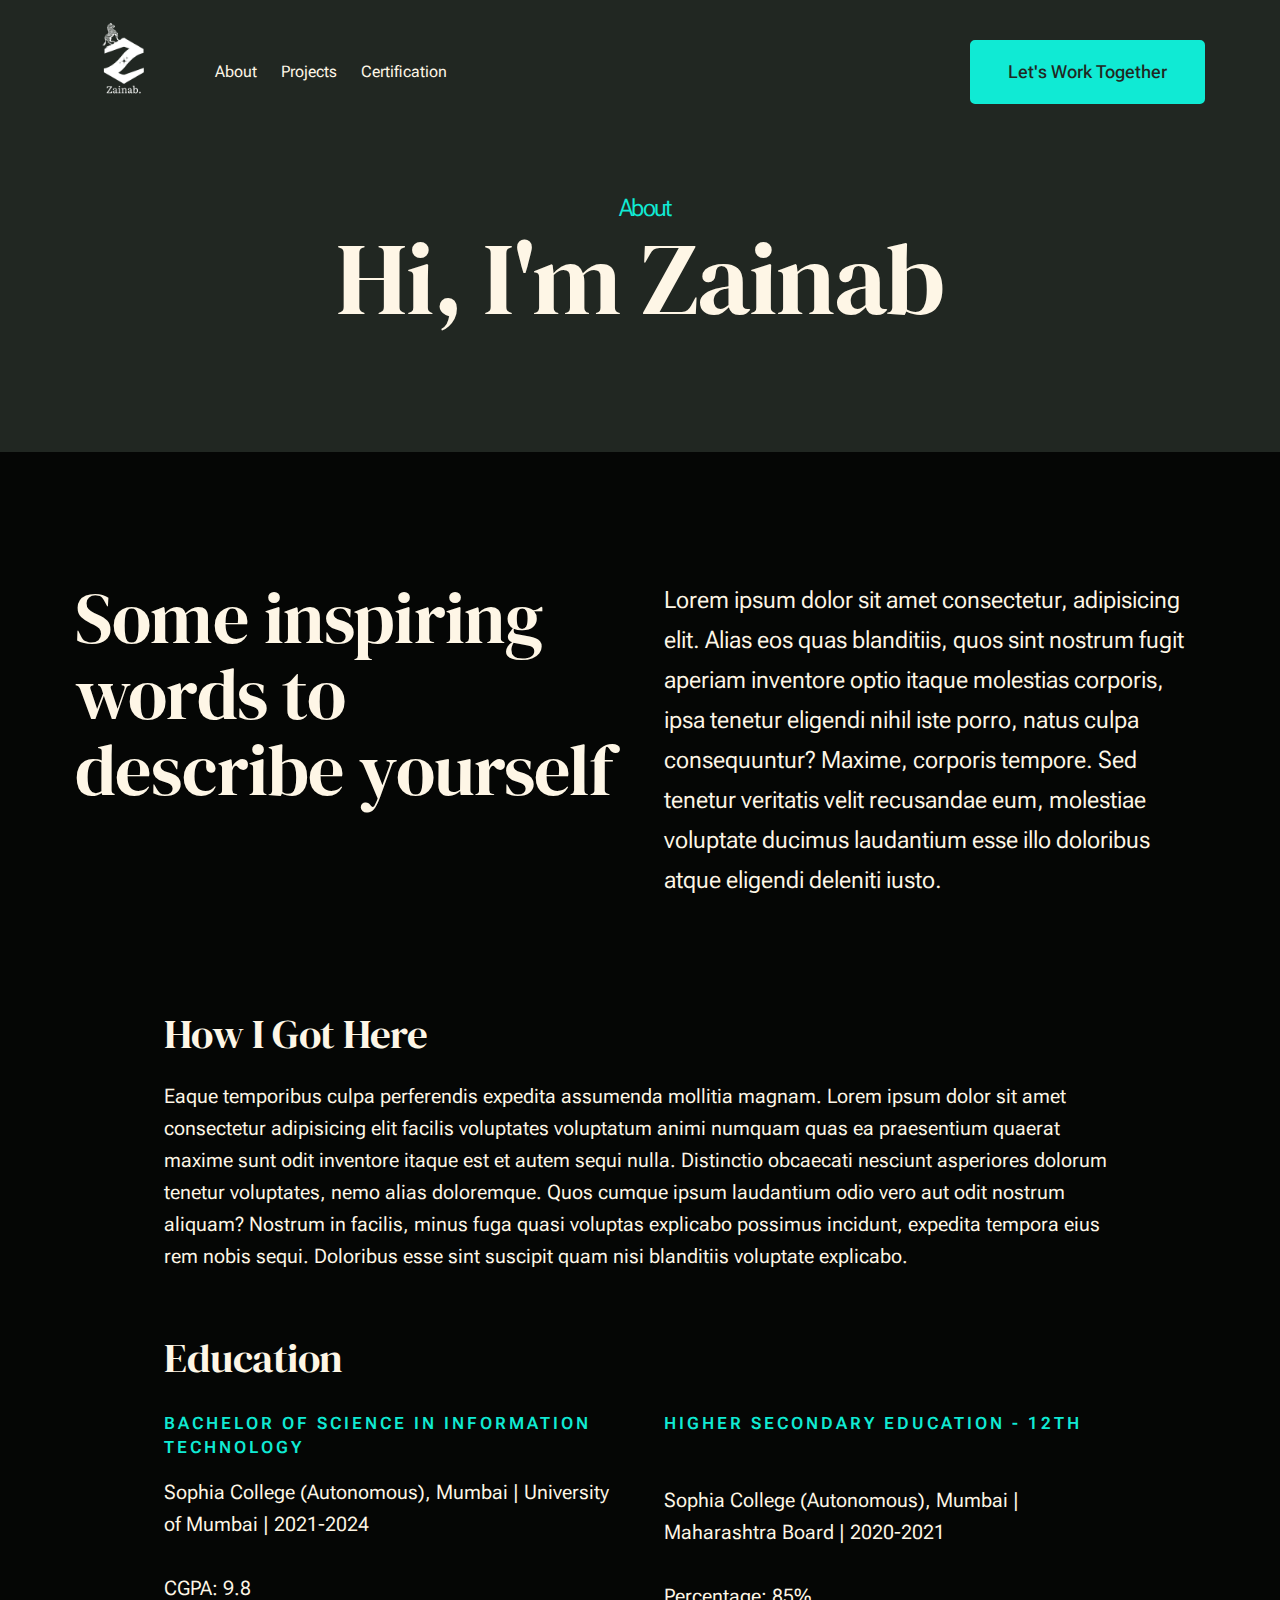
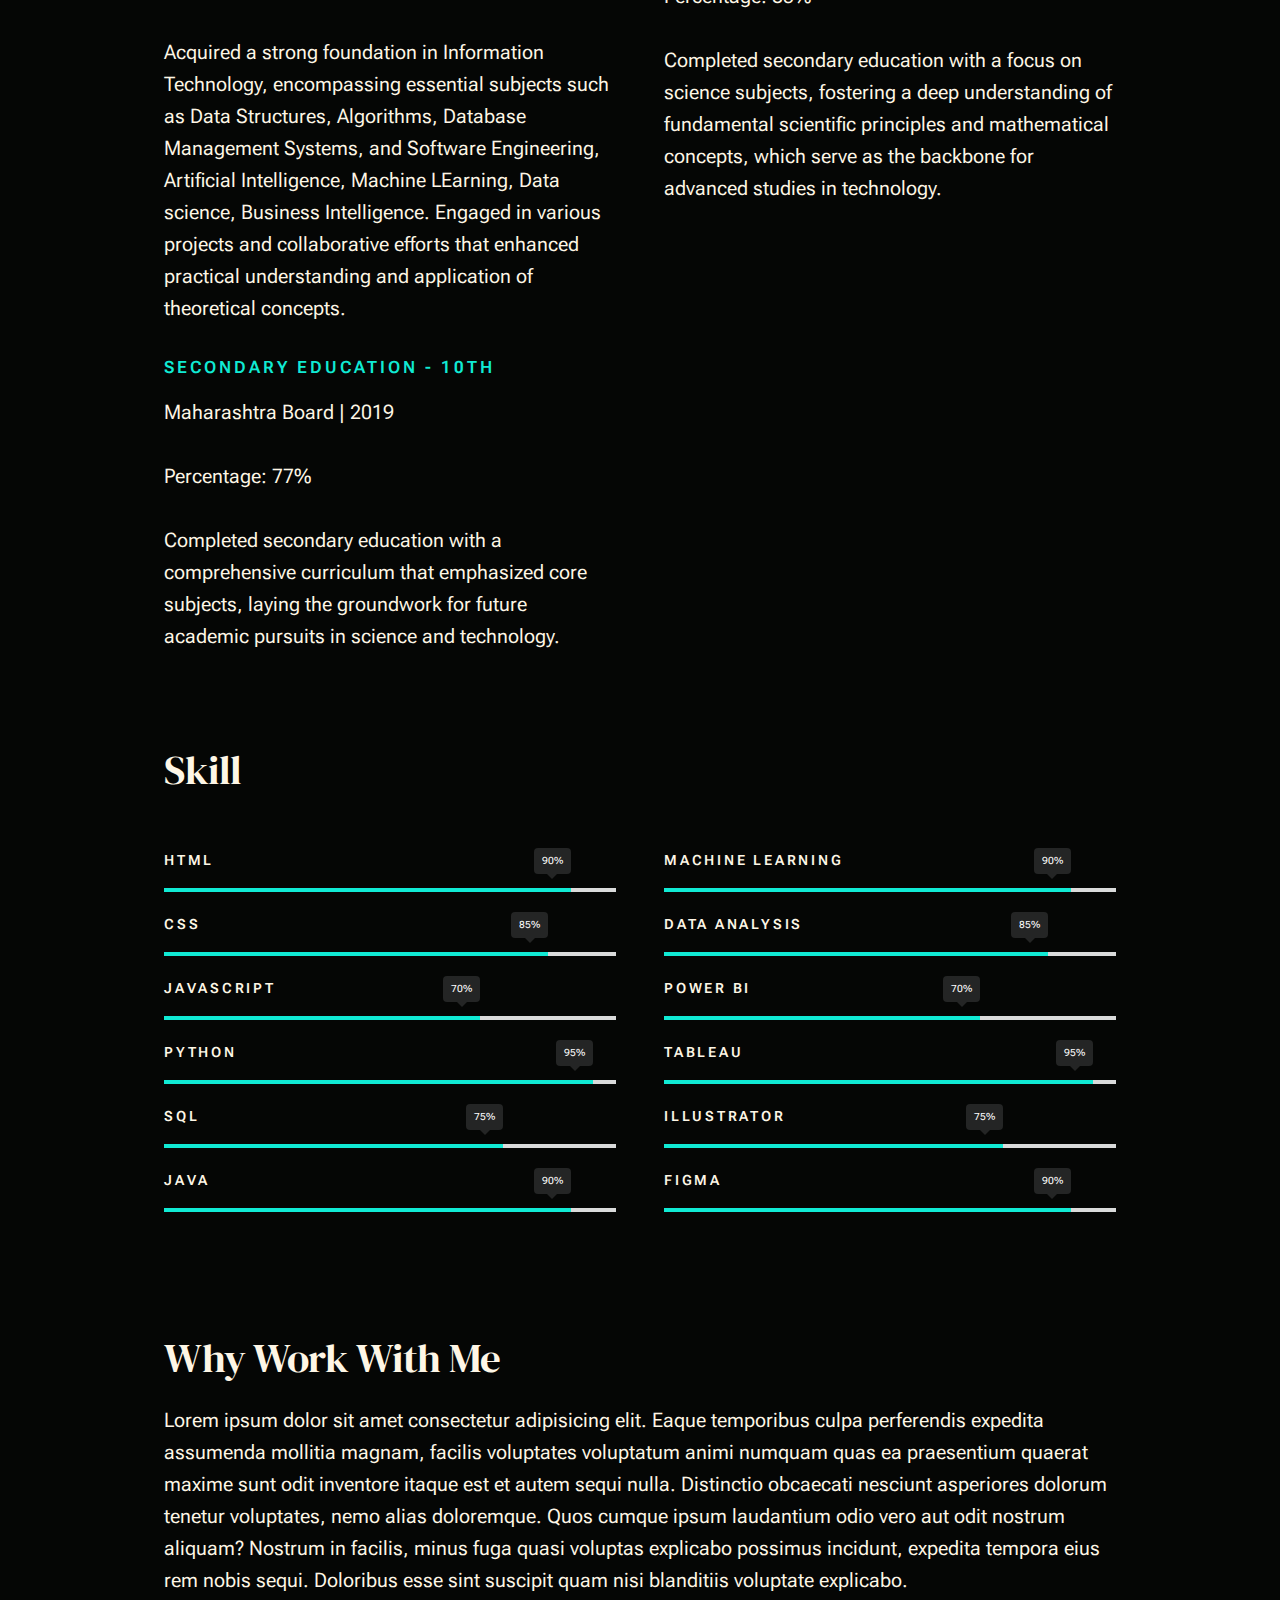
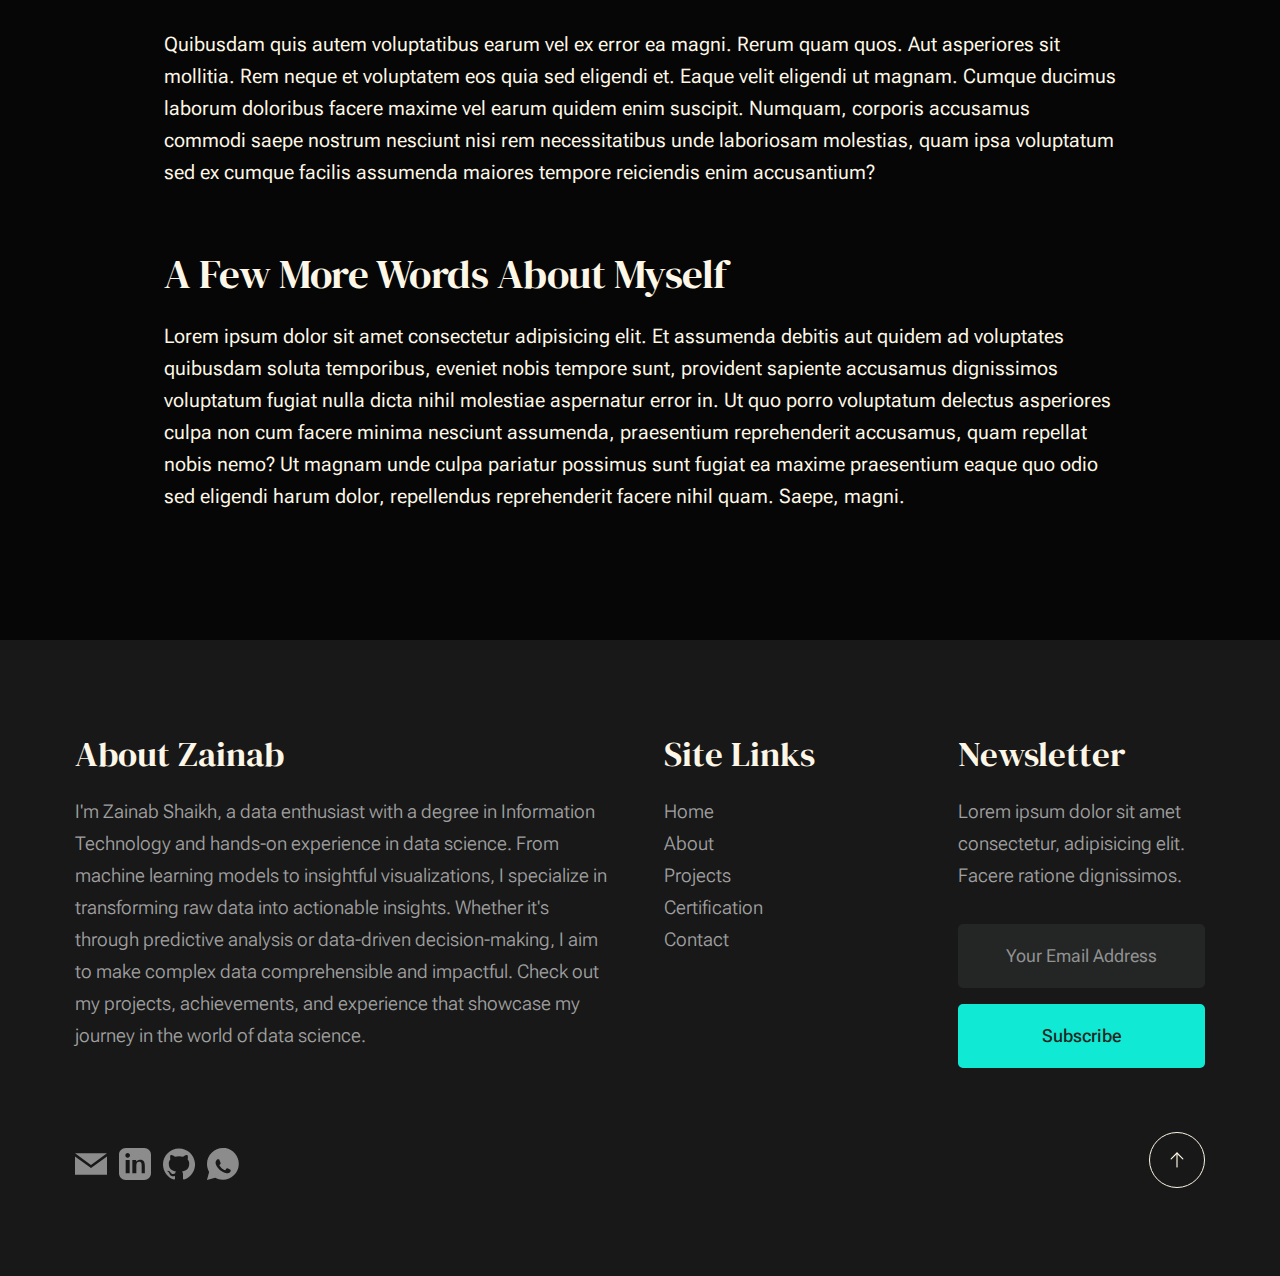
==== commit 93b6cd80: "first commit" ====
--- a/about.html
+++ b/about.html
@@ -67,9 +67,8 @@
 
                 <ul class="s-header__menu-links">
                     <li><a href="about.html">About</a></li>
-                    <li><a href="experience.html">Experience</a></li>
                     <li><a href="project.html">Projects</a></li>
-                    <li><a href="achievement.html">Achievements</a></li>
+                    <li><a href="certification.html">Certification</a></li>
                 </ul> <!-- s-header__menu-links -->
 
                 <div class="s-header__contact">
@@ -138,49 +137,50 @@
                     <div class="grid-list-items list-items">
                         <div class="grid-list-items__item list-items__item u-remove-bottom">
                             <div class="list-items__item-header">
-                                <h6 class="list-items__item-small-title">Bachelor's of Science in Information
+                                <h6 class="list-items__item-small-title">Bachelor of Science in Information
                                     Technology</h6>
+                                <p>Sophia College (Autonomous), Mumbai | University of Mumbai |
+                                    2021-2024</p>
+                                <p>CGPA: 9.8</p>
                             </div>
                             <p>
-                                Lorem ipsum dolor sit amet consectetur adipisicing elit. Mollitia accusamus consectetur
-                                adipisicing elit excepturi corrupti
-                                nam quae exercitationem cupiditate, provident ipsa delectus vero possimus reprehenderit
-                                quas ut officiis tempora voluptatum
-                                quibusdam consectetur commodi.
+                                Acquired a strong foundation in Information Technology, encompassing essential subjects
+                                such as
+                                Data Structures, Algorithms, Database Management Systems, and Software Engineering,
+                                Artificial Intelligence, Machine LEarning, Data science, Business Intelligence.
+                                Engaged in various projects and collaborative efforts that enhanced practical
+                                understanding
+                                and application of theoretical concepts.
                             </p>
                         </div>
+
                         <div class="grid-list-items__item list-items__item u-remove-bottom">
                             <div class="list-items__item-header">
-                                <h6 class="list-items__item-small-title">Adipisicing</h6>
+                                <h6 class="list-items__item-small-title">Higher Secondary Education - 12TH</h6>
+                                <br>
+                                <p>Sophia College (Autonomous), Mumbai | Maharashtra Board | 2020-2021
+                                </p>
+                                <p>Percentage: 85%</p>
                             </div>
                             <p>
-                                Molestias, autem impedit culpa dolores excepturi, quidem unde ducimus, rerum commodi
-                                deserunt earum, minus voluptatum.
-                                Lorem ipsum dolor sit amet consectetur, adipisicing elit. Saepe doloremque provident
-                                quas quae exercitationem laboriosam.
+                                Completed secondary education with a focus on science subjects, fostering a deep
+                                understanding
+                                of fundamental scientific principles and mathematical concepts, which serve as the
+                                backbone
+                                for advanced studies in technology.
                             </p>
                         </div>
+
                         <div class="grid-list-items__item list-items__item u-remove-bottom">
                             <div class="list-items__item-header">
-                                <h6 class="list-items__item-small-title">Doloremque</h6>
+                                <h6 class="list-items__item-small-title">Secondary Education - 10TH</h6>
+                                <p> Maharashtra Board | 2019</p>
+                                <p>Percentage: 77%</p>
                             </div>
                             <p>
-                                Mollitia accusamus consectetur. Lorem ipsum dolor sit amet consectetur adipisicing elit.
-                                Adipisicing elit excepturi corrupti
-                                nam quae exercitationem cupiditate, provident ipsa delectus vero possimus reprehenderit
-                                quas ut officiis tempora voluptatum
-                                quibusdam consectetur commodi!
-                            </p>
-                        </div>
-                        <div class="grid-list-items__item list-items__item u-remove-bottom">
-                            <div class="list-items__item-header">
-                                <h6 class="list-items__item-small-title">Assumenda</h6>
-                            </div>
-                            <p>
-                                Lorem ipsum dolor sit amet consectetur, adipisicing elit. Saepe doloremque provident
-                                quas quae exercitationem laboriosam.
-                                Molestias, autem? Impedit culpa dolores excepturi, quidem unde ducimus, rerum commodi
-                                deserunt earum, minus voluptatum?
+                                Completed secondary education with a comprehensive curriculum that emphasized core
+                                subjects,
+                                laying the groundwork for future academic pursuits in science and technology.
                             </p>
                         </div>
                     </div>
@@ -314,10 +314,10 @@
                 <h3>Site Links</h3>
                 <ul class="link-list">
                     <li><a href="home.html">Home</a></li>
+                    <li><a href="about.html">About</a></li>
                     <li><a href="project.html">Projects</a></li>
-                    <li><a href="experience.html">Experience</a></li>
-                    <li><a href="about.html">About</a></li>
-                    <li><a href="achievement.html">Achievement</a></li>
+                    <li><a href="certification.html">Certification</a></li>
+                    <li><a href="contact.html">Contact</a></li>
                 </ul>
             </div>
             <div class="column xl-3 lg-6 md-12 tab-12 s-footer__block s-footer__newsletter">
